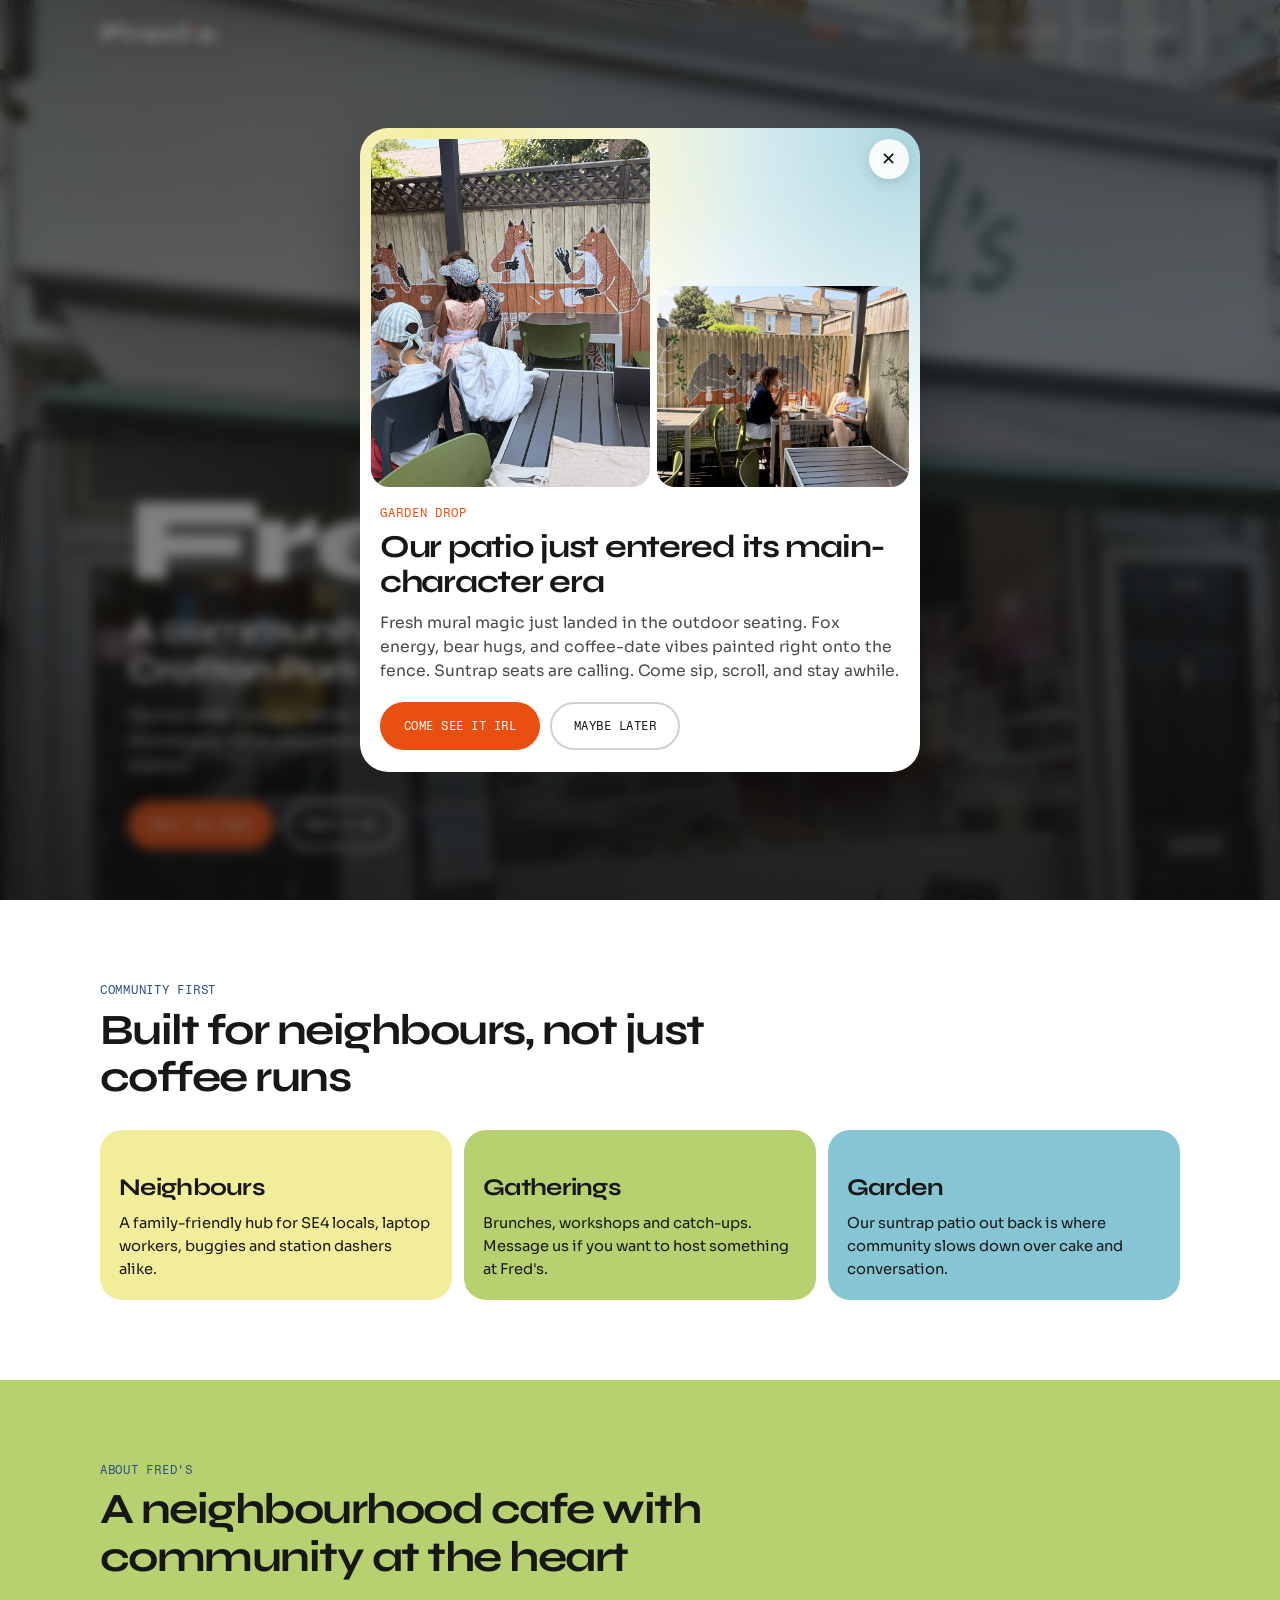
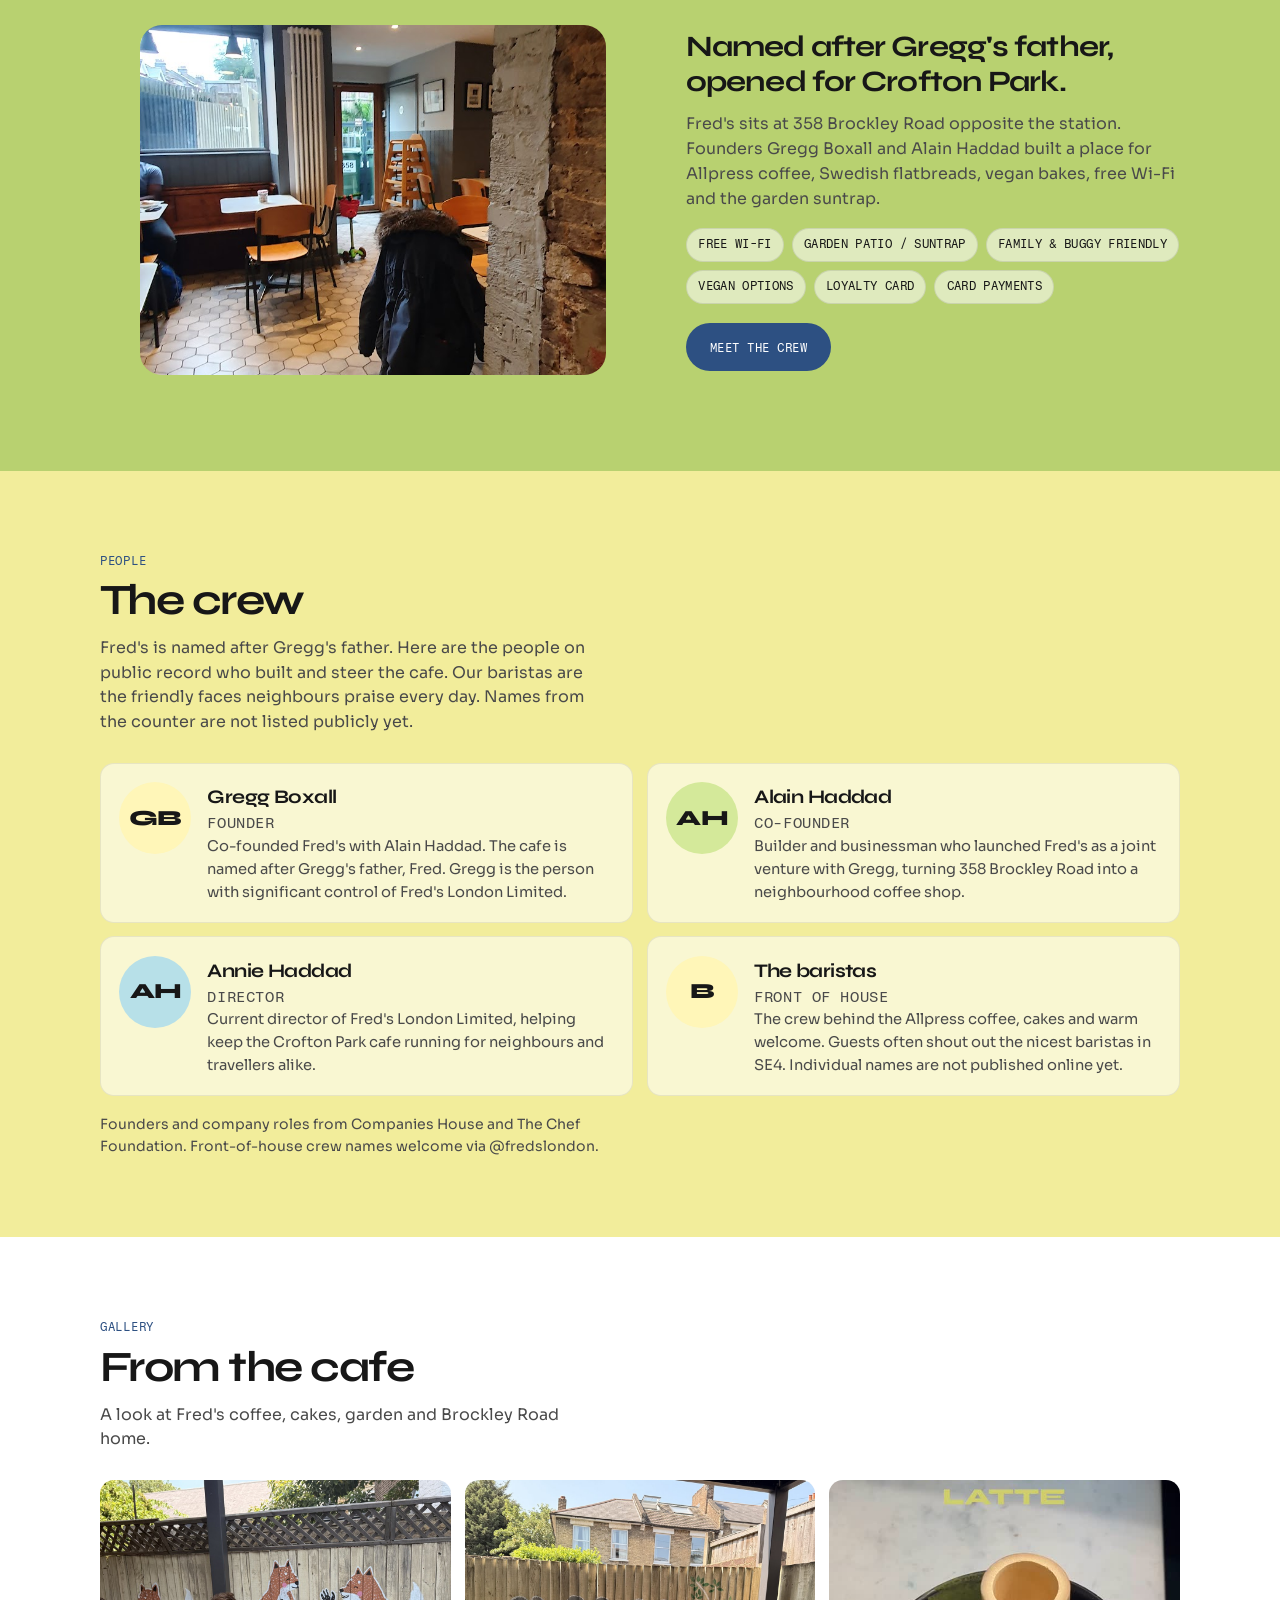
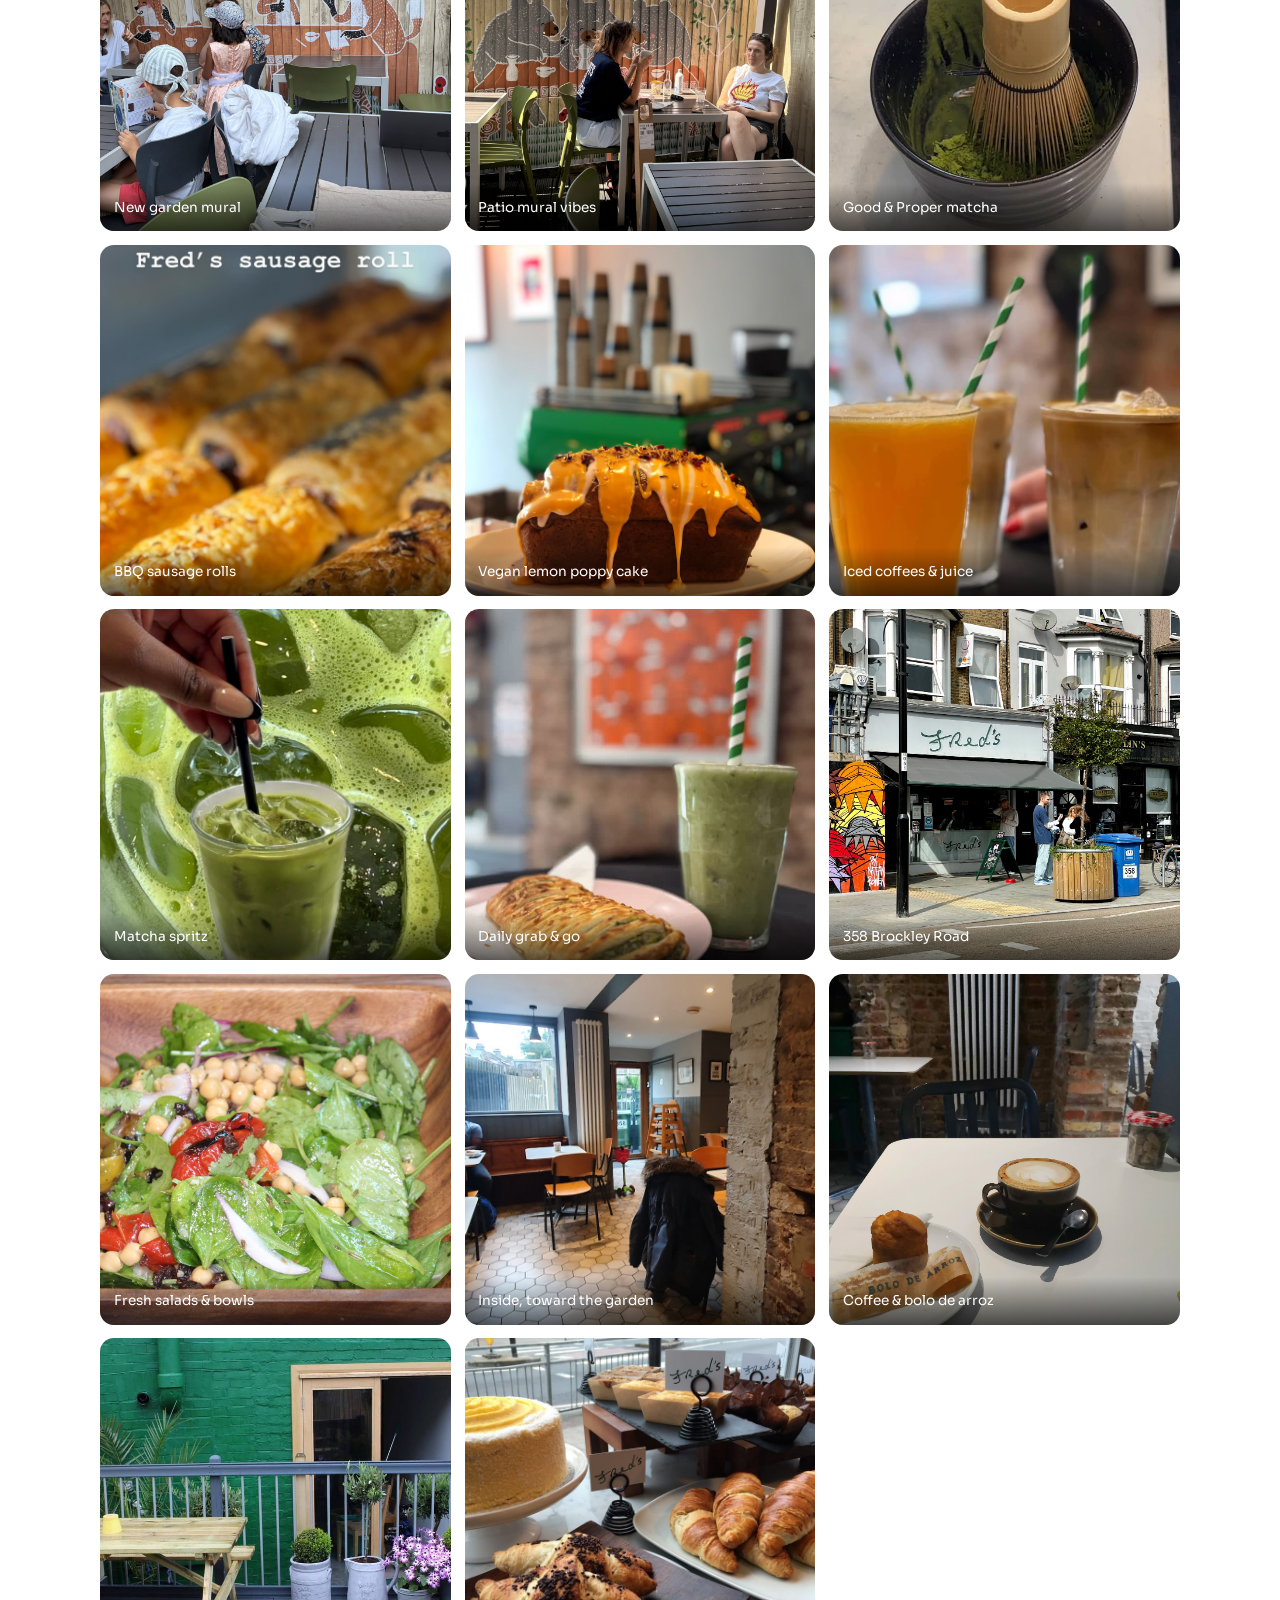
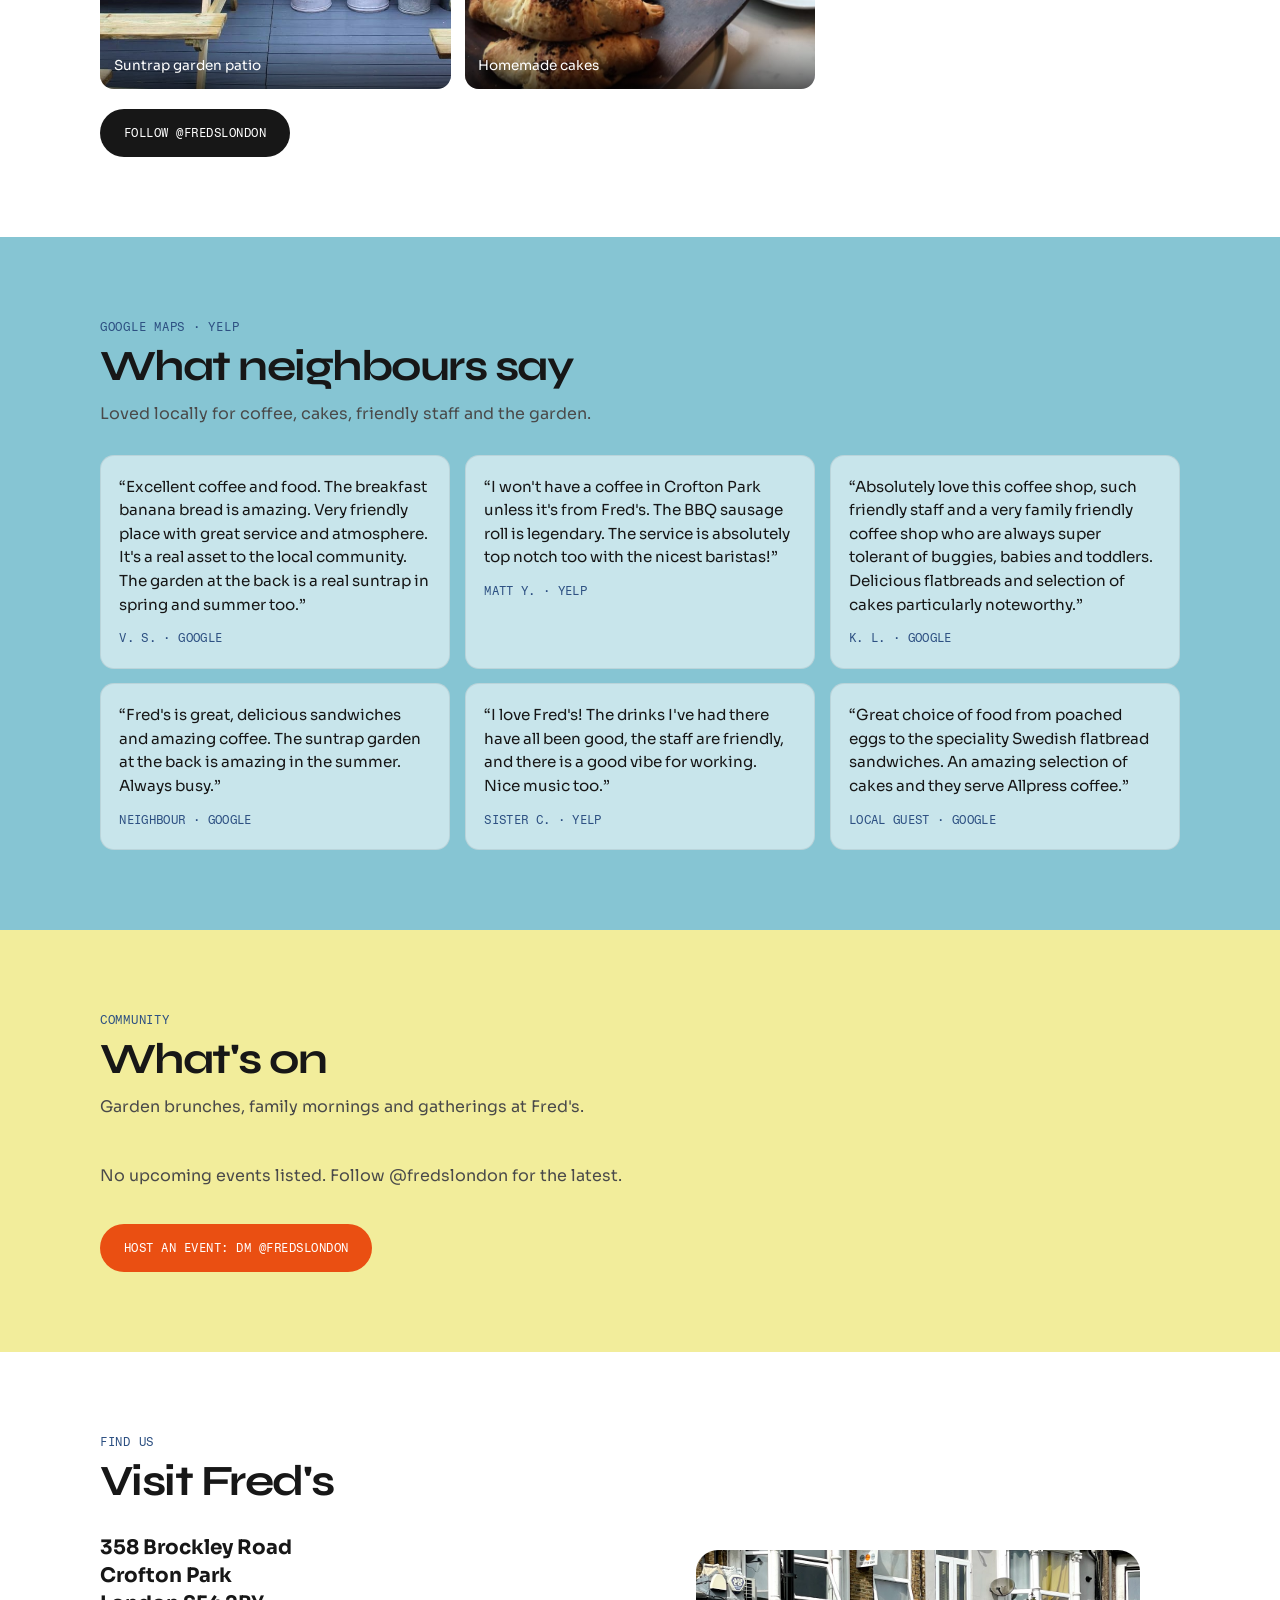
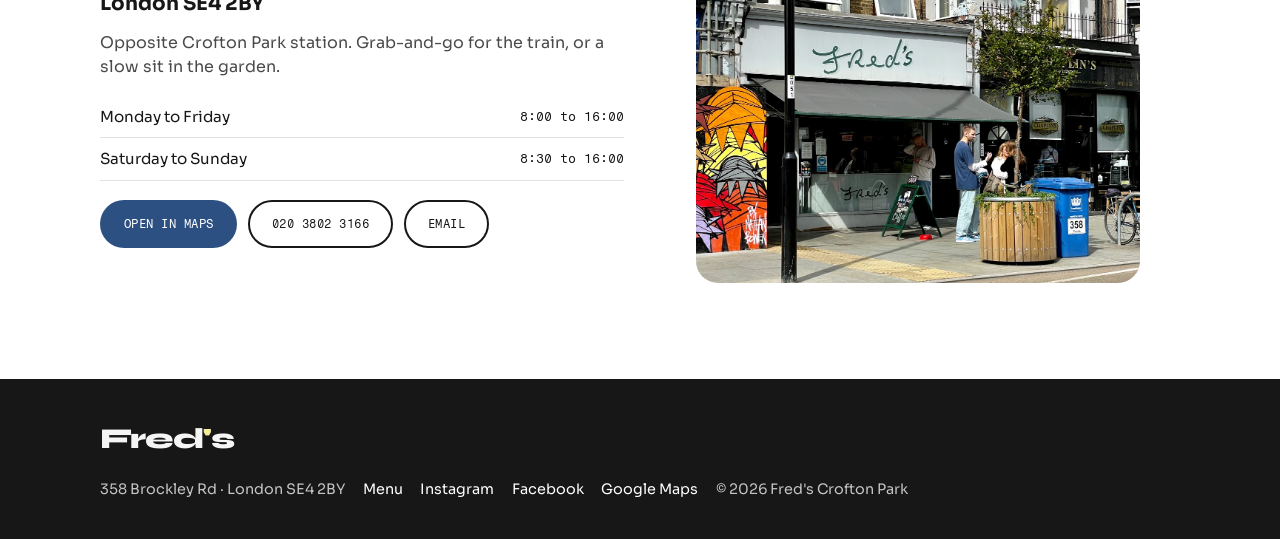
==== index.html @ c2f57bfe "Publish Fred's Cafe static site to main Import the clean freds-site-export package (HTML/CSS/JS/data" ====
<!DOCTYPE html>
<html lang="en">
<head>
  <meta charset="UTF-8">
  <meta name="viewport" content="width=device-width, initial-scale=1.0, viewport-fit=cover">
  <title>Fred's Community Cafe in Crofton Park, London</title>
  <meta name="description" content="Fred's cafe at 358 Brockley Road, Crofton Park. Allpress coffee, homemade cakes, suntrap garden patio and neighbourhood gatherings opposite Crofton Park station.">
  <meta property="og:title" content="Fred's Community Cafe in Crofton Park">
  <meta property="og:description" content="Allpress coffee, homemade cakes, suntrap garden and neighbourhood events opposite Crofton Park station.">
  <meta property="og:image" content="images/freds/storefront-cover.jpg">
  <meta property="og:type" content="website">
  <link rel="preconnect" href="https://fonts.googleapis.com">
  <link rel="preconnect" href="https://fonts.gstatic.com" crossorigin>
  <link href="https://fonts.googleapis.com/css2?family=Fragment+Mono&family=Sora:wght@400;500;600&family=Syne:wght@700;800&display=swap" rel="stylesheet">
  <link rel="stylesheet" href="css/freds.css?v=20260719a">
  <link rel="icon" href="data:image/svg+xml,<svg xmlns='http://www.w3.org/2000/svg' viewBox='0 0 100 100'><rect fill='%23b8d170' width='100' height='100' rx='22'/><text x='50' y='66' text-anchor='middle' font-size='52' fill='%23171417' font-family='Georgia' font-weight='700'>F</text></svg>">
</head>
<body class="home">
  <header class="site-header" id="nav">
    <div class="nav-inner">
      <a href="#top" class="nav-mark" aria-label="Fred's home">Fred<span>'</span>s</a>
      <nav class="site-nav" id="navLinks" aria-label="Primary">
        <a href="#top" aria-current="page">Home</a>
        <a href="#about">About</a>
        <a href="#crew">Crew</a>
        <a href="menu.html">Menu</a>
        <a href="#gallery">Gallery</a>
        <a href="#events">Events</a>
        <a href="#visit">Visit</a>
      </nav>
      <button class="nav-toggle" id="navToggle" type="button" aria-label="Open menu" aria-expanded="false">
        <span></span><span></span><span></span>
      </button>
    </div>
  </header>

  <main id="top">
    <section class="hero" aria-label="Fred's cafe">
      <div class="hero__media">
        <img
          src="images/freds/storefront-cover.jpg"
          alt="Fred's green script fascia sign above the awning at 358 Brockley Road"
          width="1600"
          height="1372"
          fetchpriority="high"
        >
      </div>
      <div class="hero__shade" aria-hidden="true"></div>
      <div class="hero__inner">
        <p class="hero__brand">Fred<span>'</span>s</p>
        <h1 class="hero__title">A community cafe for Crofton Park</h1>
        <p class="hero__lead">
          Named after Gregg's father, Fred. Allpress coffee, homemade bakes and a suntrap garden opposite the station.
        </p>
        <div class="hero__cta">
          <a class="btn btn--orange" href="#crew">Meet the crew</a>
          <a class="btn btn--ghost" href="#events">What's on</a>
        </div>
      </div>
    </section>

    <section class="band band--white" aria-label="Community pathways">
      <div class="band__inner">
        <header class="band__head">
          <p class="eyebrow">Community first</p>
          <h2>Built for neighbours, not just coffee runs</h2>
        </header>
        <div class="palette-row reveal">
          <article>
            <h3>Neighbours</h3>
            <p>A family-friendly hub for SE4 locals, laptop workers, buggies and station dashers alike.</p>
          </article>
          <article>
            <h3>Gatherings</h3>
            <p>Brunches, workshops and catch-ups. Message us if you want to host something at Fred's.</p>
          </article>
          <article>
            <h3>Garden</h3>
            <p>Our suntrap patio out back is where community slows down over cake and conversation.</p>
          </article>
        </div>
      </div>
    </section>

    <section class="band band--lime" id="about">
      <div class="band__inner">
        <header class="band__head">
          <p class="eyebrow">About Fred's</p>
          <h2>A neighbourhood cafe with community at the heart</h2>
        </header>
        <div class="split">
          <figure class="split__photo reveal">
            <img src="images/freds/gallery/maps-03.jpg" alt="Inside Fred's looking toward the garden door" width="1200" height="900" loading="lazy">
          </figure>
          <div class="split__copy reveal">
            <h3>Named after Gregg's father, opened for Crofton Park.</h3>
            <p>
              Fred's sits at 358 Brockley Road opposite the station. Founders Gregg Boxall and Alain Haddad
              built a place for Allpress coffee, Swedish flatbreads, vegan bakes, free Wi-Fi and the garden suntrap.
            </p>
            <div class="chip-row" id="amenityChips"></div>
            <a class="btn btn--navy" href="#crew">Meet the crew</a>
          </div>
        </div>
      </div>
    </section>

    <section class="band band--yellow" id="crew">
      <div class="band__inner">
        <header class="band__head">
          <p class="eyebrow">People</p>
          <h2 id="crewHeading">The crew</h2>
          <p class="band__lead" id="crewLead">The people behind Fred's, from founders to the baristas neighbours love.</p>
        </header>
        <div class="crew-grid" id="crewGrid"></div>
        <p class="crew-note" id="crewNote"></p>
      </div>
    </section>

    <section class="band band--white" id="gallery">
      <div class="band__inner">
        <header class="band__head">
          <p class="eyebrow">Gallery</p>
          <h2>From the cafe</h2>
          <p class="band__lead">A look at Fred's coffee, cakes, garden and Brockley Road home.</p>
        </header>
        <div class="gallery-grid" id="galleryGrid"></div>
        <p style="margin:1.2rem 0 0">
          <a class="btn btn--ink" href="https://www.instagram.com/fredslondon/" target="_blank" rel="noopener noreferrer">Follow @fredslondon</a>
        </p>
      </div>
    </section>

    <section class="band band--sky" id="reviews">
      <div class="band__inner">
        <header class="band__head">
          <p class="eyebrow">Google Maps · Yelp</p>
          <h2>What neighbours say</h2>
          <p class="band__lead">Loved locally for coffee, cakes, friendly staff and the garden.</p>
        </header>
        <div class="review-grid" id="reviewGrid"></div>
      </div>
    </section>

    <section class="band band--yellow" id="events">
      <div class="band__inner">
        <header class="band__head">
          <p class="eyebrow">Community</p>
          <h2>What's on</h2>
          <p class="band__lead">Garden brunches, family mornings and gatherings at Fred's.</p>
        </header>
        <div class="events-board" id="eventsBoard" aria-live="polite"></div>
        <p style="margin:1.2rem 0 0">
          <a class="btn btn--orange" id="eventsCta" href="https://www.instagram.com/fredslondon/" target="_blank" rel="noopener noreferrer">
            Message @fredslondon
          </a>
        </p>
      </div>
    </section>

    <section class="band band--white" id="visit">
      <div class="band__inner">
        <header class="band__head">
          <p class="eyebrow">Find us</p>
          <h2>Visit Fred's</h2>
        </header>
        <div class="visit-grid">
          <div class="reveal">
            <p style="margin:0;font-size:1.25rem;font-weight:700;line-height:1.4">
              358 Brockley Road<br>Crofton Park<br>London SE4 2BY
            </p>
            <p style="margin:0.8rem 0 0;color:var(--muted)">
              Opposite Crofton Park station. Grab-and-go for the train, or a slow sit in the garden.
            </p>
            <table class="hours-table" id="hoursTable">
              <tbody>
                <tr><td>Monday to Friday</td><td>8:00 to 16:00</td></tr>
                <tr><td>Saturday to Sunday</td><td>8:30 to 16:00</td></tr>
              </tbody>
            </table>
            <div class="visit-actions">
              <a class="btn btn--navy" href="https://maps.app.goo.gl/69mfUyRDchGWMNWY8" target="_blank" rel="noopener noreferrer">Open in Maps</a>
              <a class="btn btn--ghost" href="tel:+442038023166">020 3802 3166</a>
              <a class="btn btn--ghost" href="mailto:info@fredslondon.com">Email</a>
            </div>
          </div>
          <figure class="visit-photo reveal">
            <img src="images/freds/gallery/maps-01.jpg" alt="Fred's storefront on Brockley Road with Allpress A-frame sign" width="1200" height="1600" loading="lazy">
          </figure>
        </div>
      </div>
    </section>
  </main>

  <footer class="site-footer">
    <div class="site-footer__inner">
      <div class="brand">Fred<span>'</span>s</div>
      <div class="site-footer__meta">
        <span>358 Brockley Rd · London SE4 2BY</span>
        <a href="menu.html">Menu</a>
        <a href="https://www.instagram.com/fredslondon/" target="_blank" rel="noopener noreferrer">Instagram</a>
        <a href="https://www.facebook.com/FredsSe4" target="_blank" rel="noopener noreferrer">Facebook</a>
        <a href="https://maps.app.goo.gl/69mfUyRDchGWMNWY8" target="_blank" rel="noopener noreferrer">Google Maps</a>
        <span>© <span id="year"></span> Fred's Crofton Park</span>
      </div>
    </div>
  </footer>

  <div class="announce" id="announceModal" hidden>
    <div class="announce__backdrop" data-announce-close tabindex="-1"></div>
    <div class="announce__panel" role="dialog" aria-modal="true" aria-labelledby="announceTitle">
      <button class="announce__close" type="button" data-announce-close aria-label="Close announcement">✕</button>
      <div class="announce__media" id="announceMedia"></div>
      <div class="announce__copy">
        <p class="announce__eyebrow" id="announceEyebrow"></p>
        <h2 class="announce__title" id="announceTitle"></h2>
        <p class="announce__body" id="announceBody"></p>
        <div class="announce__actions">
          <a class="btn btn--orange" id="announceCta" href="#visit">Come see it IRL</a>
          <button class="btn btn--ghost announce__later" type="button" data-announce-close id="announceLater">Maybe later</button>
        </div>
      </div>
    </div>
  </div>

  <script src="js/freds.js"></script>
</body>
</html>
---- css/freds.css ----
:root {
  --bg: #ffffff;
  --ink: #171717;
  --muted: #4a4a4a;
  --line: rgba(23, 23, 23, 0.12);
  --yellow: #f2ed9b;
  --lime: #b8d170;
  --sky: #86c5d3;
  --orange: #ea4f12;
  --navy: #2d5082;
  --forest: #1f4d3a;
  --max: 1080px;
  --pad: clamp(1rem, 3vw, 1.75rem);
  --radius: 22px;
  --radius-sm: 14px;
}

*,
*::before,
*::after {
  box-sizing: border-box;
}

html {
  scroll-behavior: smooth;
}

body {
  margin: 0;
  font-family: "Sora", "Fragment Mono", sans-serif;
  color: var(--ink);
  background: var(--bg);
  line-height: 1.55;
  -webkit-font-smoothing: antialiased;
}

img {
  max-width: 100%;
  display: block;
}

a {
  color: inherit;
}

.mono {
  font-family: "Fragment Mono", ui-monospace, monospace;
}

/* =========================
   NAV
   ========================= */
.site-header {
  position: absolute;
  top: 0;
  left: 0;
  right: 0;
  z-index: 40;
  padding: 0.85rem var(--pad);
}

.site-header.is-solid {
  position: sticky;
  background: rgba(255, 255, 255, 0.92);
  backdrop-filter: blur(10px);
  border-bottom: 1px solid var(--line);
}

.nav-inner {
  max-width: var(--max);
  margin: 0 auto;
  display: flex;
  align-items: center;
  justify-content: space-between;
  gap: 1rem;
}

.nav-mark {
  font-family: "Syne", "Sora", sans-serif;
  font-weight: 800;
  font-size: 1.55rem;
  letter-spacing: -0.03em;
  text-decoration: none;
  color: #fff;
  text-shadow: 0 2px 18px rgba(0, 0, 0, 0.35);
}

.site-header.is-solid .nav-mark,
body:not(.home) .nav-mark {
  color: var(--ink);
  text-shadow: none;
}

.nav-mark span {
  color: var(--orange);
}

.site-nav {
  display: flex;
  align-items: center;
  gap: 1.1rem;
}

.site-nav a {
  font-family: "Fragment Mono", monospace;
  font-size: 0.78rem;
  letter-spacing: 0.04em;
  text-transform: uppercase;
  text-decoration: none;
  color: rgba(255, 255, 255, 0.92);
}

.site-header.is-solid .site-nav a,
body:not(.home) .site-nav a {
  color: var(--ink);
}

.site-nav a:hover,
.site-nav a[aria-current="page"] {
  color: var(--orange);
}

.site-header.is-solid .site-nav a:hover,
.site-header.is-solid .site-nav a[aria-current="page"],
body:not(.home) .site-nav a:hover,
body:not(.home) .site-nav a[aria-current="page"] {
  color: var(--navy);
}

.nav-toggle {
  display: none;
  width: 44px;
  height: 44px;
  border: 0;
  background: transparent;
  cursor: pointer;
  padding: 0;
  flex-direction: column;
  justify-content: center;
  align-items: flex-end;
  gap: 6px;
}

.nav-toggle span {
  display: block;
  width: 26px;
  height: 2px;
  background: #fff;
  border-radius: 2px;
}

.site-header.is-solid .nav-toggle span,
body:not(.home) .nav-toggle span {
  background: var(--ink);
}

@media (max-width: 820px) {
  .site-nav {
    display: none;
  }

  .site-nav.is-open {
    display: flex;
    position: fixed;
    inset: 0;
    z-index: 50;
    background: var(--yellow);
    flex-direction: column;
    justify-content: center;
    align-items: center;
    gap: 1.4rem;
  }

  .site-nav.is-open a {
    color: var(--ink);
    font-size: 1.15rem;
  }

  .nav-toggle {
    display: inline-flex;
    position: relative;
    z-index: 60;
  }

  body.nav-open {
    overflow: hidden;
  }
}

/* =========================
   BUTTONS
   ========================= */
.btn {
  display: inline-flex;
  align-items: center;
  justify-content: center;
  gap: 0.4rem;
  min-height: 48px;
  padding: 0.75rem 1.35rem;
  border-radius: 999px;
  border: 2px solid transparent;
  text-decoration: none;
  font-family: "Fragment Mono", monospace;
  font-size: 0.78rem;
  letter-spacing: 0.04em;
  text-transform: uppercase;
  font-weight: 400;
  transition: transform 0.18s ease, background 0.18s ease, color 0.18s ease;
}

.btn:hover {
  transform: translateY(-2px);
}

.btn--orange {
  background: var(--orange);
  color: #fff;
}

.btn--navy {
  background: var(--navy);
  color: #fff;
}

.btn--ink {
  background: var(--ink);
  color: #fff;
}

.btn--ghost {
  background: transparent;
  border-color: currentColor;
  color: inherit;
}

/* =========================
   HERO
   ========================= */
.hero {
  position: relative;
  min-height: 100svh;
  display: grid;
  align-items: end;
  color: #fff;
  overflow: hidden;
}

.hero__media {
  position: absolute;
  inset: 0;
}

.hero__media img {
  width: 100%;
  height: 100%;
  object-fit: cover;
  object-position: 50% 32%;
  transform: scale(1.02);
  animation: heroZoom 12s ease-out both;
}

.hero__shade {
  position: absolute;
  inset: 0;
  background:
    linear-gradient(180deg, rgba(0, 0, 0, 0.35) 0%, rgba(0, 0, 0, 0.22) 38%, rgba(0, 0, 0, 0.72) 100%),
    radial-gradient(circle at 18% 18%, rgba(242, 237, 155, 0.2), transparent 42%),
    radial-gradient(circle at 82% 28%, rgba(134, 197, 211, 0.18), transparent 44%);
}

.hero__inner {
  position: relative;
  z-index: 1;
  max-width: var(--max);
  width: 100%;
  margin: 0 auto;
  padding: 7rem var(--pad) 3.2rem;
}

.hero__brand {
  margin: 0;
  font-family: "Syne", "Sora", sans-serif;
  font-size: clamp(4.2rem, 14vw, 7.5rem);
  line-height: 0.9;
  letter-spacing: -0.05em;
  font-weight: 800;
  animation: riseIn 0.8s ease both;
}

.hero__brand span {
  color: var(--yellow);
}

.hero__title {
  margin: 1rem 0 0.75rem;
  max-width: 16ch;
  font-family: "Syne", "Sora", sans-serif;
  font-size: clamp(1.45rem, 3.4vw, 2.2rem);
  line-height: 1.15;
  letter-spacing: -0.03em;
  font-weight: 700;
  animation: riseIn 0.8s ease 0.08s both;
}

.hero__lead {
  margin: 0;
  max-width: 36ch;
  font-size: 1.02rem;
  color: rgba(255, 255, 255, 0.9);
  animation: riseIn 0.8s ease 0.16s both;
}

.hero__cta {
  margin-top: 1.4rem;
  display: flex;
  flex-wrap: wrap;
  gap: 0.75rem;
  animation: riseIn 0.8s ease 0.24s both;
}

@keyframes heroZoom {
  from {
    transform: scale(1.08);
  }
  to {
    transform: scale(1.02);
  }
}

@keyframes riseIn {
  from {
    opacity: 0;
    transform: translateY(18px);
  }
  to {
    opacity: 1;
    transform: none;
  }
}

/* =========================
   SECTIONS
   ========================= */
.band {
  padding: clamp(3rem, 7vw, 5rem) var(--pad);
}

.band--yellow {
  background: var(--yellow);
}

.band--lime {
  background: var(--lime);
}

.band--sky {
  background: var(--sky);
}

.band--white {
  background: var(--bg);
}

.band__inner {
  max-width: var(--max);
  margin: 0 auto;
}

.band__head {
  margin-bottom: 1.75rem;
  max-width: 40rem;
}

.eyebrow {
  margin: 0 0 0.45rem;
  font-family: "Fragment Mono", monospace;
  font-size: 0.78rem;
  letter-spacing: 0.06em;
  text-transform: uppercase;
  color: var(--navy);
}

.band h2 {
  margin: 0;
  font-family: "Syne", "Sora", sans-serif;
  font-size: clamp(1.8rem, 4vw, 2.7rem);
  letter-spacing: -0.035em;
  line-height: 1.1;
}

.band__lead {
  margin: 0.7rem 0 0;
  color: var(--muted);
  max-width: 42ch;
}

.palette-row {
  display: grid;
  grid-template-columns: repeat(3, 1fr);
  gap: 0.75rem;
}

.palette-row article {
  min-height: 170px;
  border-radius: var(--radius);
  padding: 1.2rem;
  display: flex;
  flex-direction: column;
  justify-content: flex-end;
}

/* Crew */
.crew-grid {
  display: grid;
  gap: 0.85rem;
}

@media (min-width: 800px) {
  .crew-grid {
    grid-template-columns: repeat(2, minmax(0, 1fr));
  }
}

.crew-card {
  display: grid;
  grid-template-columns: 72px 1fr;
  gap: 1rem;
  padding: 1.15rem;
  border-radius: var(--radius-sm);
  background: rgba(255, 255, 255, 0.55);
  border: 1px solid rgba(23, 23, 23, 0.08);
}

.crew-avatar {
  width: 72px;
  height: 72px;
  border-radius: 50%;
  display: grid;
  place-items: center;
  font-family: "Syne", sans-serif;
  font-weight: 800;
  font-size: 1.35rem;
  letter-spacing: -0.03em;
  color: var(--ink);
}

.crew-avatar--yellow {
  background: #fff6b8;
}

.crew-avatar--lime {
  background: #d4e99a;
}

.crew-avatar--sky {
  background: #b7e0e8;
}

.crew-card h3 {
  margin: 0;
  font-family: "Syne", sans-serif;
  font-size: 1.2rem;
  letter-spacing: -0.03em;
}

.crew-role {
  margin: 0.2rem 0 0.45rem;
  font-family: "Fragment Mono", monospace;
  font-size: 0.72rem;
  letter-spacing: 0.04em;
  text-transform: uppercase;
  color: var(--navy);
}

.crew-card p {
  margin: 0;
  font-size: 0.92rem;
  color: var(--muted);
}

.crew-note {
  margin: 1.1rem 0 0;
  font-size: 0.88rem;
  color: var(--muted);
  max-width: 52ch;
}

.palette-row h3 {
  margin: 0;
  font-family: "Syne", sans-serif;
  font-size: 1.5rem;
  letter-spacing: -0.03em;
}

.palette-row p {
  margin: 0.35rem 0 0;
  font-size: 0.92rem;
}

.palette-row article:nth-child(1) {
  background: var(--yellow);
}

.palette-row article:nth-child(2) {
  background: var(--lime);
}

.palette-row article:nth-child(3) {
  background: var(--sky);
}

@media (max-width: 700px) {
  .palette-row {
    grid-template-columns: 1fr;
  }
}

.split {
  display: grid;
  gap: 1.5rem;
  align-items: center;
}

@media (min-width: 860px) {
  .split {
    grid-template-columns: 1.05fr 0.95fr;
    gap: 2.5rem;
  }
}

.split__photo {
  border-radius: var(--radius);
  overflow: hidden;
  aspect-ratio: 4 / 3;
}

.split__photo img {
  width: 100%;
  height: 100%;
  object-fit: cover;
}

.split__copy h3 {
  margin: 0 0 0.8rem;
  font-family: "Syne", sans-serif;
  font-size: clamp(1.35rem, 2.8vw, 1.85rem);
  letter-spacing: -0.03em;
  line-height: 1.2;
}

.split__copy p {
  margin: 0 0 1rem;
  color: var(--muted);
}

.chip-row {
  display: flex;
  flex-wrap: wrap;
  gap: 0.5rem;
  margin: 0 0 1.2rem;
}

.chip {
  font-family: "Fragment Mono", monospace;
  font-size: 0.72rem;
  letter-spacing: 0.03em;
  text-transform: uppercase;
  padding: 0.45rem 0.7rem;
  border-radius: 999px;
  background: rgba(255, 255, 255, 0.55);
  border: 1px solid rgba(23, 23, 23, 0.1);
}

/* Gallery */
.gallery-grid {
  display: grid;
  grid-template-columns: repeat(2, minmax(0, 1fr));
  gap: 0.85rem;
}

@media (min-width: 800px) {
  .gallery-grid {
    grid-template-columns: repeat(3, minmax(0, 1fr));
  }
}

.gallery-item {
  position: relative;
  display: block;
  margin: 0;
  border-radius: var(--radius-sm);
  overflow: hidden;
  aspect-ratio: 1 / 1;
  background: #ececec;
}

.gallery-item img {
  width: 100%;
  height: 100%;
  object-fit: cover;
  transition: transform 0.45s ease;
}

.gallery-item:hover img {
  transform: scale(1.04);
}

.gallery-item figcaption {
  position: absolute;
  left: 0;
  right: 0;
  bottom: 0;
  padding: 0.85rem;
  background: linear-gradient(180deg, transparent, rgba(0, 0, 0, 0.62));
  color: #fff;
  font-size: 0.85rem;
}

/* Reviews */
.review-grid {
  display: grid;
  gap: 0.9rem;
}

@media (min-width: 800px) {
  .review-grid {
    grid-template-columns: repeat(3, 1fr);
  }
}

.review {
  padding: 1.2rem 1.15rem;
  border-radius: var(--radius-sm);
  background: rgba(255, 255, 255, 0.55);
  border: 1px solid rgba(23, 23, 23, 0.08);
}

.review p {
  margin: 0;
  font-size: 0.95rem;
}

.review footer {
  margin-top: 0.9rem;
  font-family: "Fragment Mono", monospace;
  font-size: 0.72rem;
  letter-spacing: 0.03em;
  text-transform: uppercase;
  color: var(--navy);
}

/* Events */
.events-board {
  display: grid;
  gap: 0.8rem;
}

.event-row {
  display: grid;
  grid-template-columns: 72px 1fr;
  gap: 1rem;
  padding: 1rem;
  border-radius: var(--radius-sm);
  background: rgba(255, 255, 255, 0.55);
  border: 1px solid rgba(23, 23, 23, 0.08);
}

@media (min-width: 800px) {
  .event-row {
    grid-template-columns: 80px 1fr auto;
    align-items: center;
  }
}

.event-date .day {
  display: block;
  font-family: "Syne", sans-serif;
  font-size: 1.8rem;
  font-weight: 800;
  line-height: 1;
  color: var(--orange);
}

.event-date .month {
  font-family: "Fragment Mono", monospace;
  font-size: 0.72rem;
  letter-spacing: 0.05em;
  text-transform: uppercase;
}

.event-body h3 {
  margin: 0 0 0.3rem;
  font-size: 1.05rem;
}

.event-body p {
  margin: 0;
  color: var(--muted);
  font-size: 0.92rem;
}

.event-side {
  font-family: "Fragment Mono", monospace;
  font-size: 0.75rem;
  letter-spacing: 0.03em;
  text-transform: uppercase;
}

.event-empty {
  color: var(--muted);
}

/* Visit */
.visit-grid {
  display: grid;
  gap: 1.5rem;
}

@media (min-width: 860px) {
  .visit-grid {
    grid-template-columns: 1fr 1fr;
    gap: 2rem;
  }
}

.hours-table {
  width: 100%;
  border-collapse: collapse;
  margin: 1rem 0 1.2rem;
}

.hours-table td {
  padding: 0.55rem 0;
  border-bottom: 1px solid var(--line);
  font-size: 0.95rem;
}

.hours-table td:last-child {
  text-align: right;
  font-family: "Fragment Mono", monospace;
  font-size: 0.82rem;
}

.visit-actions {
  display: flex;
  flex-wrap: wrap;
  gap: 0.7rem;
}

.visit-photo {
  border-radius: var(--radius);
  overflow: hidden;
  aspect-ratio: 4 / 3;
}

.visit-photo img {
  width: 100%;
  height: 100%;
  object-fit: cover;
}

/* =========================
   MENU PAGE
   ========================= */
.page-hero {
  padding: 7.5rem var(--pad) 2.5rem;
  background:
    radial-gradient(circle at 15% 20%, rgba(242, 237, 155, 0.9), transparent 42%),
    radial-gradient(circle at 85% 10%, rgba(134, 197, 211, 0.75), transparent 40%),
    linear-gradient(180deg, #fff 0%, var(--lime) 160%);
}

.page-hero__inner {
  max-width: var(--max);
  margin: 0 auto;
}

.page-hero h1 {
  margin: 0;
  font-family: "Syne", sans-serif;
  font-size: clamp(2.8rem, 8vw, 4.5rem);
  letter-spacing: -0.05em;
  line-height: 0.95;
}

.page-hero p {
  margin: 0.85rem 0 0;
  max-width: 42ch;
  color: var(--muted);
}

.menu-page {
  padding: 1.5rem var(--pad) 4rem;
}

.menu-page__inner {
  max-width: var(--max);
  margin: 0 auto;
}

.menu-source {
  margin: 0 0 1.4rem;
  color: var(--muted);
  font-size: 0.95rem;
}

.menu-section {
  margin: 0 0 1rem;
  padding: 1.35rem 1.1rem 1.2rem;
  border-radius: var(--radius);
}

.menu-section--yellow {
  background: var(--yellow);
}

.menu-section--lime {
  background: var(--lime);
}

.menu-section--sky {
  background: var(--sky);
}

.menu-section h2 {
  margin: 0;
  font-family: "Syne", sans-serif;
  font-size: 1.45rem;
  letter-spacing: -0.03em;
}

.menu-grid {
  margin-top: 1rem;
  display: grid;
  grid-template-columns: repeat(2, minmax(0, 1fr));
  gap: 0.8rem;
}

@media (min-width: 800px) {
  .menu-grid {
    grid-template-columns: repeat(3, minmax(0, 1fr));
  }
}

.menu-item {
  text-align: left;
}

.menu-img {
  border-radius: var(--radius-sm);
  overflow: hidden;
  aspect-ratio: 5 / 4;
  background: rgba(255, 255, 255, 0.45);
}

.menu-img img {
  width: 100%;
  height: 100%;
  object-fit: cover;
}

.menu-name {
  margin-top: 0.55rem;
  font-size: 0.95rem;
  font-weight: 600;
}

.menu-list {
  margin-top: 0.9rem;
}

.menu-row {
  padding: 0.7rem 0;
  border-bottom: 1px solid rgba(23, 23, 23, 0.12);
  font-size: 0.98rem;
}

.menu-row:last-child {
  border-bottom: 0;
}

.menu-featured {
  margin: 0.9rem 0;
  border-radius: var(--radius-sm);
  overflow: hidden;
  aspect-ratio: 16 / 9;
}

.menu-featured img {
  width: 100%;
  height: 100%;
  object-fit: cover;
}

.menu-note {
  margin-top: 1.5rem;
  padding: 1.3rem;
  border-radius: var(--radius);
  background: var(--yellow);
}

.menu-note p {
  margin: 0 0 1rem;
}

.menu-note a {
  color: var(--navy);
}

/* =========================
   ANNOUNCEMENT POPUP
   ========================= */
.announce {
  position: fixed;
  inset: 0;
  z-index: 10000;
  display: grid;
  place-items: center;
  padding: 1rem;
}

.announce[hidden] {
  display: none !important;
}

.announce__backdrop {
  position: absolute;
  inset: 0;
  background: rgba(23, 23, 23, 0.55);
  backdrop-filter: blur(6px);
  animation: announceFade 0.35s ease both;
}

.announce__panel {
  position: relative;
  z-index: 1;
  width: min(560px, 100%);
  max-height: min(92vh, 820px);
  overflow: auto;
  border-radius: 28px;
  background:
    radial-gradient(circle at 12% 0%, rgba(242, 237, 155, 0.95), transparent 42%),
    radial-gradient(circle at 100% 0%, rgba(134, 197, 211, 0.7), transparent 38%),
    #fff;
  box-shadow: 0 24px 60px rgba(0, 0, 0, 0.28);
  animation: announcePop 0.45s cubic-bezier(0.2, 0.9, 0.2, 1.1) both;
}

.announce__close {
  position: absolute;
  top: 0.7rem;
  right: 0.7rem;
  z-index: 2;
  width: 40px;
  height: 40px;
  border: 0;
  border-radius: 999px;
  background: rgba(255, 255, 255, 0.9);
  color: var(--ink);
  font-size: 1.1rem;
  cursor: pointer;
  box-shadow: 0 4px 14px rgba(0, 0, 0, 0.12);
}

.announce__media {
  display: grid;
  grid-template-columns: 1.05fr 0.95fr;
  gap: 0.45rem;
  padding: 0.7rem 0.7rem 0;
}

.announce__media figure {
  margin: 0;
  border-radius: 18px;
  overflow: hidden;
  background: #ececec;
  aspect-ratio: 4 / 5;
}

.announce__media figure:last-child {
  aspect-ratio: 5 / 4;
  align-self: end;
}

.announce__media img {
  width: 100%;
  height: 100%;
  object-fit: cover;
}

.announce__copy {
  padding: 1.1rem 1.25rem 1.35rem;
}

.announce__eyebrow {
  margin: 0 0 0.4rem;
  font-family: "Fragment Mono", monospace;
  font-size: 0.72rem;
  letter-spacing: 0.08em;
  text-transform: uppercase;
  color: var(--orange);
}

.announce__title {
  margin: 0;
  font-family: "Syne", "Sora", sans-serif;
  font-size: clamp(1.55rem, 4vw, 2rem);
  letter-spacing: -0.04em;
  line-height: 1.1;
}

.announce__body {
  margin: 0.7rem 0 0;
  color: var(--muted);
  font-size: 0.98rem;
}

.announce__actions {
  margin-top: 1.15rem;
  display: flex;
  flex-wrap: wrap;
  gap: 0.65rem;
}

.announce__later {
  color: var(--ink);
  border-color: rgba(23, 23, 23, 0.2);
  background: transparent;
  cursor: pointer;
}

@keyframes announceFade {
  from {
    opacity: 0;
  }
  to {
    opacity: 1;
  }
}

@keyframes announcePop {
  from {
    opacity: 0;
    transform: translateY(18px) scale(0.96);
  }
  to {
    opacity: 1;
    transform: none;
  }
}

@media (max-width: 560px) {
  .announce__media {
    grid-template-columns: 1fr 1fr;
  }

  .announce__media figure,
  .announce__media figure:last-child {
    aspect-ratio: 1 / 1;
  }
}

body.announce-open {
  overflow: hidden;
}

@media (prefers-reduced-motion: reduce) {
  .announce__backdrop,
  .announce__panel {
    animation: none;
  }
}

/* =========================
   FOOTER
   ========================= */
.site-footer {
  background: var(--ink);
  color: #f5f5f5;
  padding: 2.4rem var(--pad);
}

.site-footer__inner {
  max-width: var(--max);
  margin: 0 auto;
  display: grid;
  gap: 1rem;
}

.site-footer .brand {
  font-family: "Syne", sans-serif;
  font-size: 1.8rem;
  font-weight: 800;
  letter-spacing: -0.04em;
}

.site-footer .brand span {
  color: var(--yellow);
}

.site-footer__meta {
  display: flex;
  flex-wrap: wrap;
  gap: 0.75rem 1.1rem;
  font-size: 0.9rem;
  color: rgba(245, 245, 245, 0.78);
}

.site-footer__meta a {
  color: #fff;
  text-decoration: none;
}

.site-footer__meta a:hover {
  color: var(--yellow);
}

/* =========================
   REVEAL
   ========================= */
.reveal {
  opacity: 0;
  transform: translateY(16px);
  transition: opacity 0.55s ease, transform 0.55s ease;
}

.reveal.is-in {
  opacity: 1;
  transform: none;
}

@media (prefers-reduced-motion: reduce) {
  .reveal,
  .hero__media img,
  .hero__brand,
  .hero__title,
  .hero__lead,
  .hero__cta,
  .btn,
  .gallery-item img {
    animation: none !important;
    transition: none !important;
    transform: none !important;
    opacity: 1 !important;
  }
}
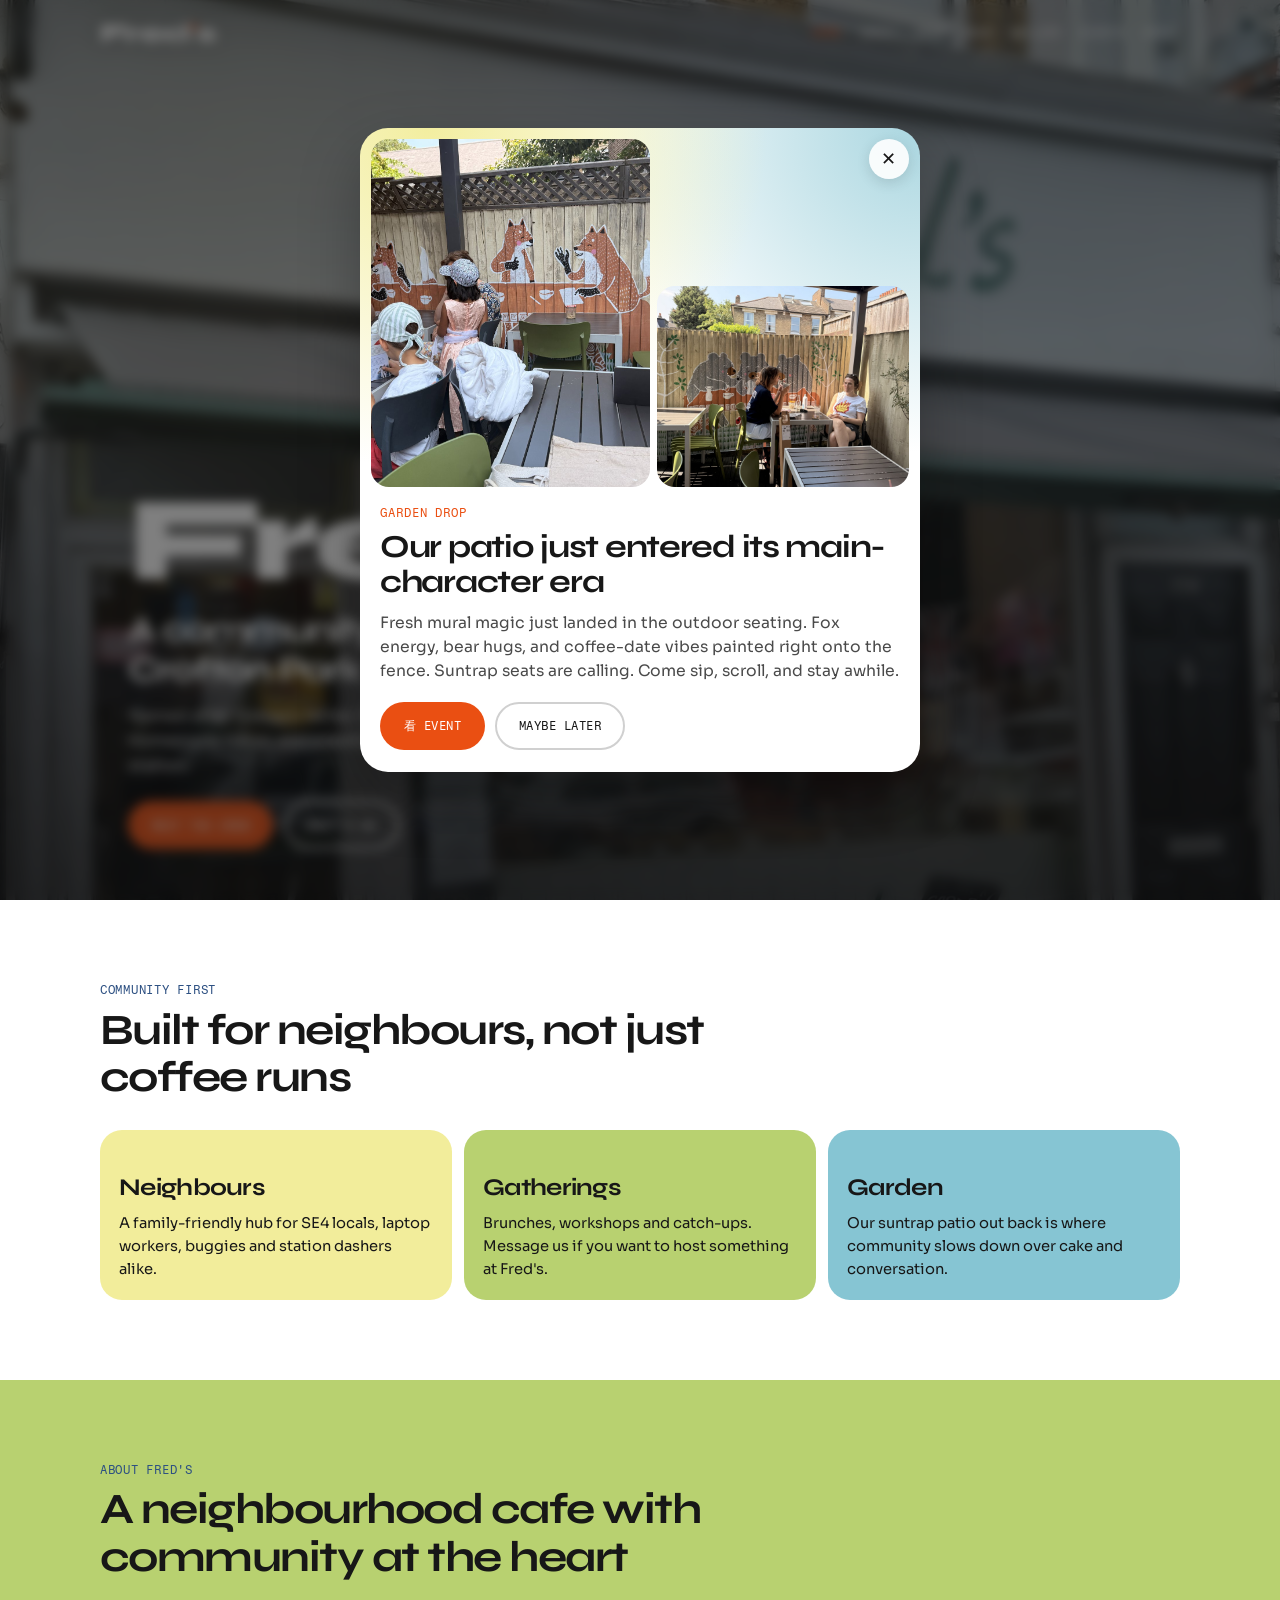
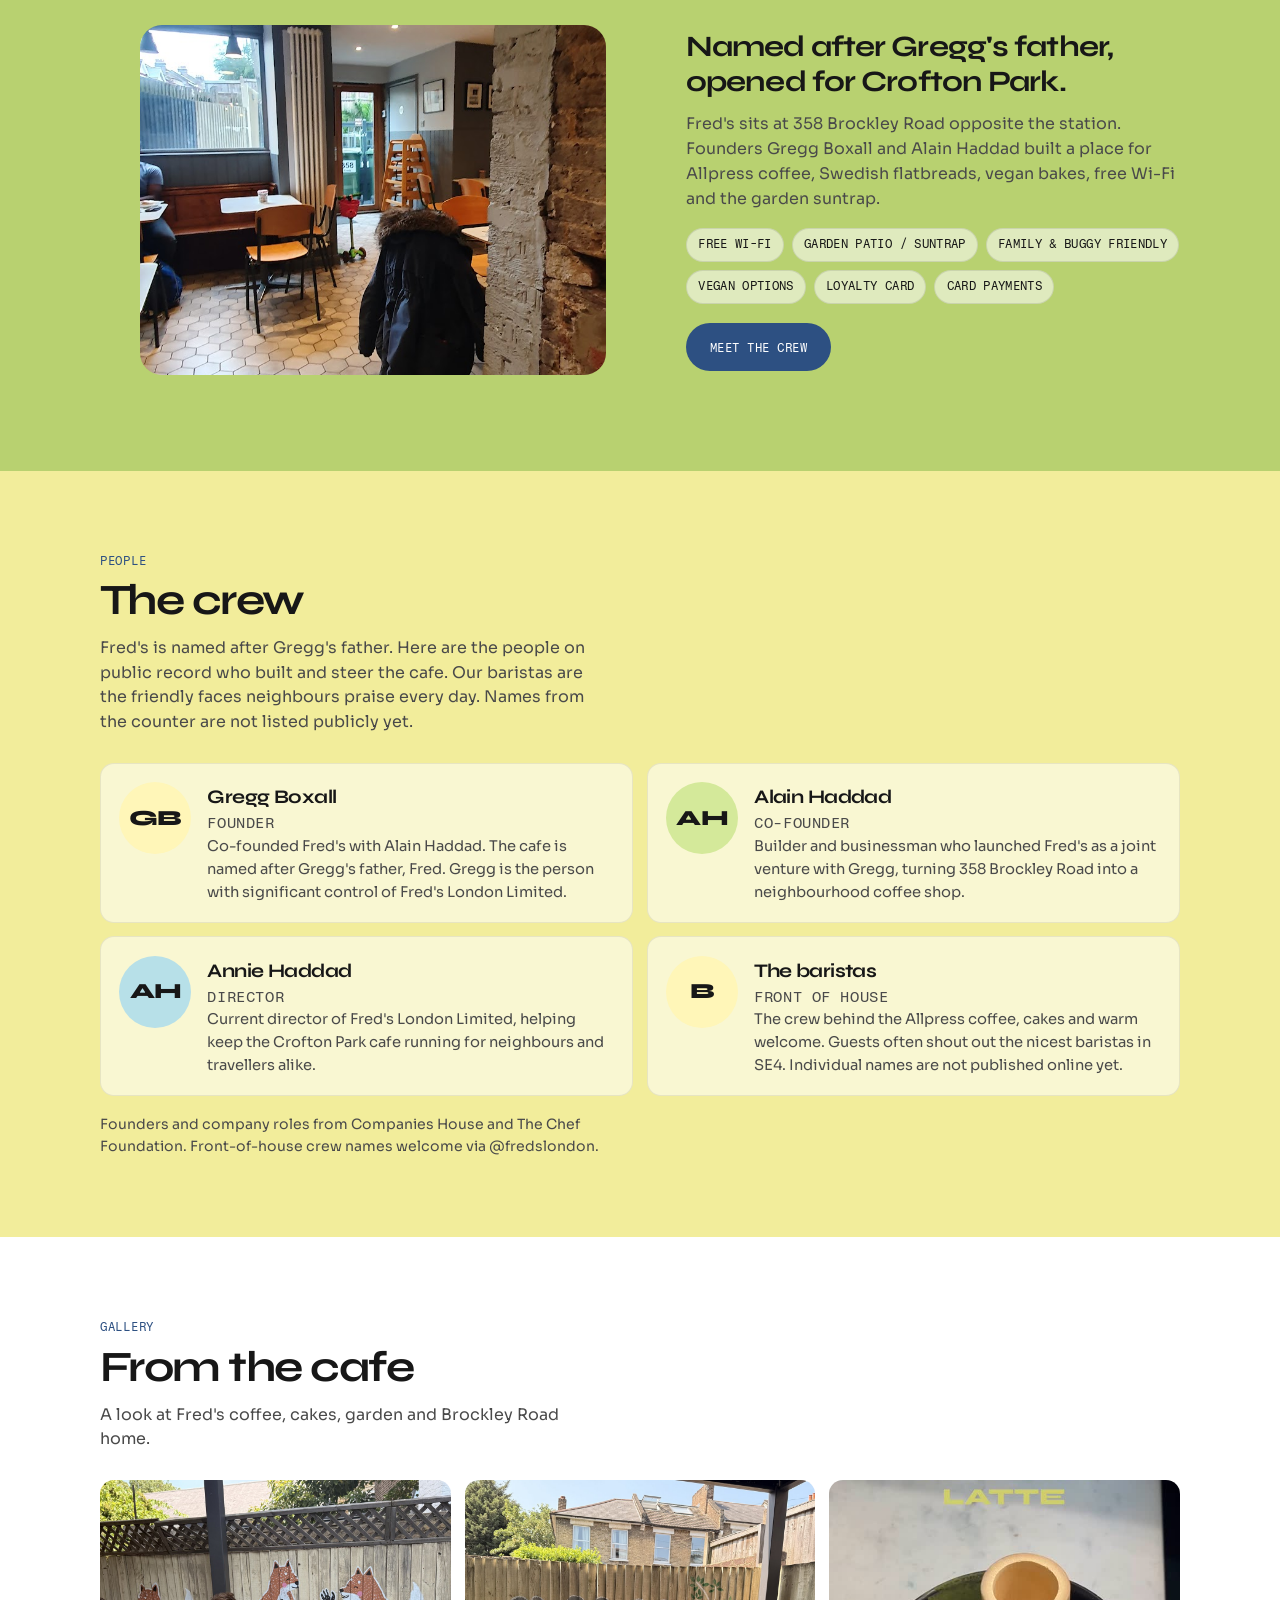
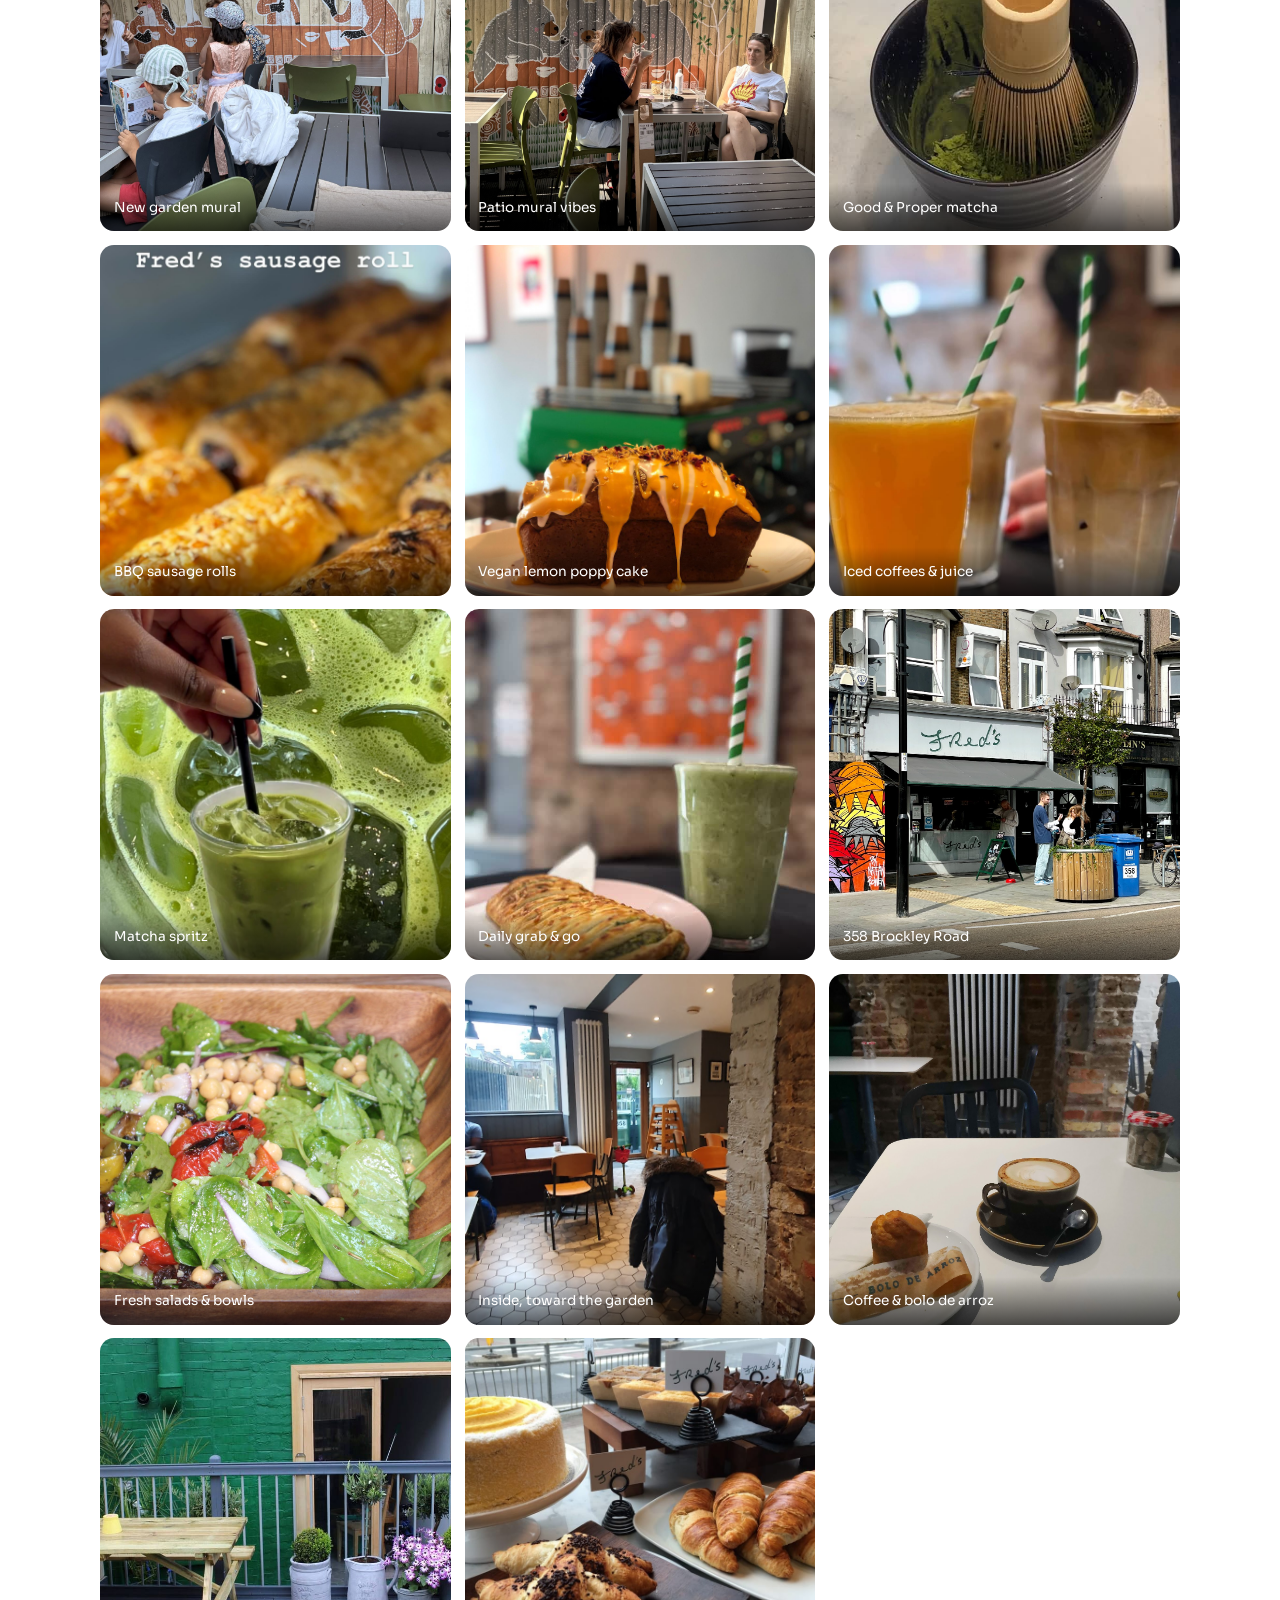
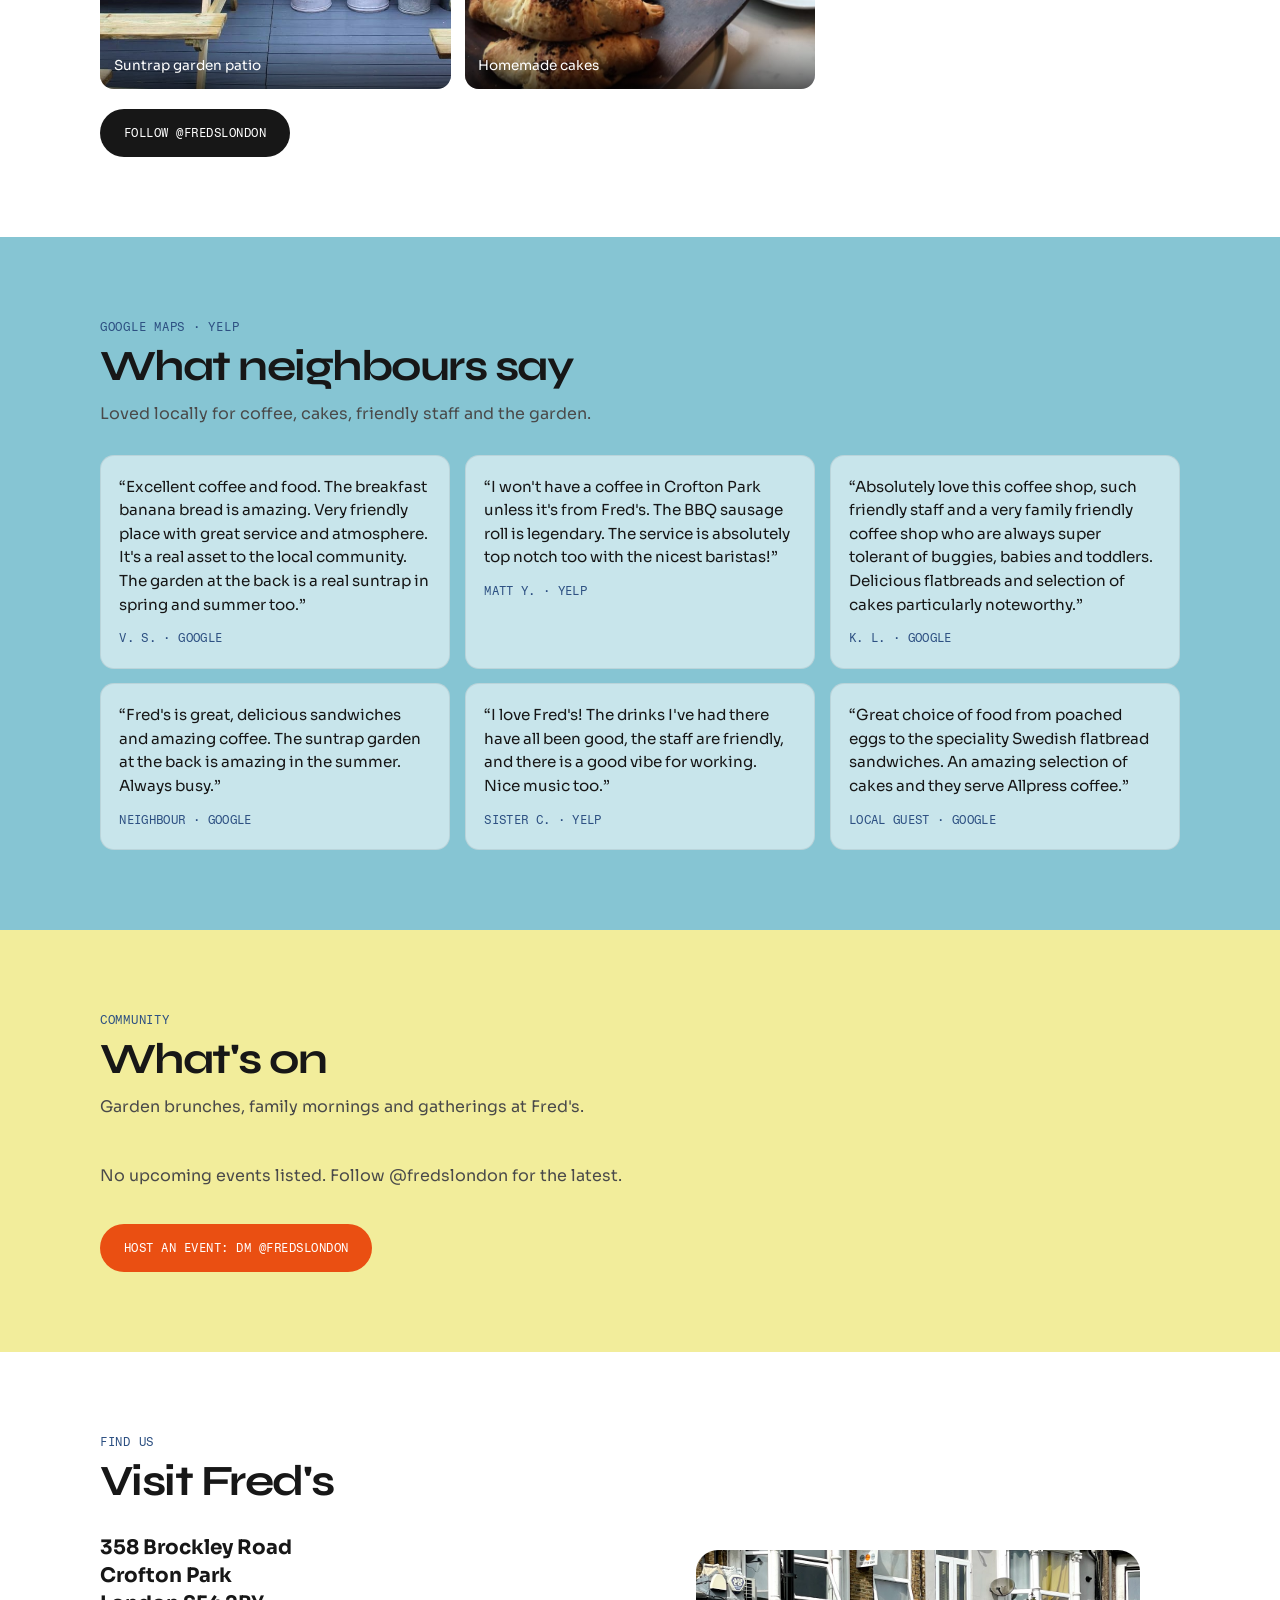
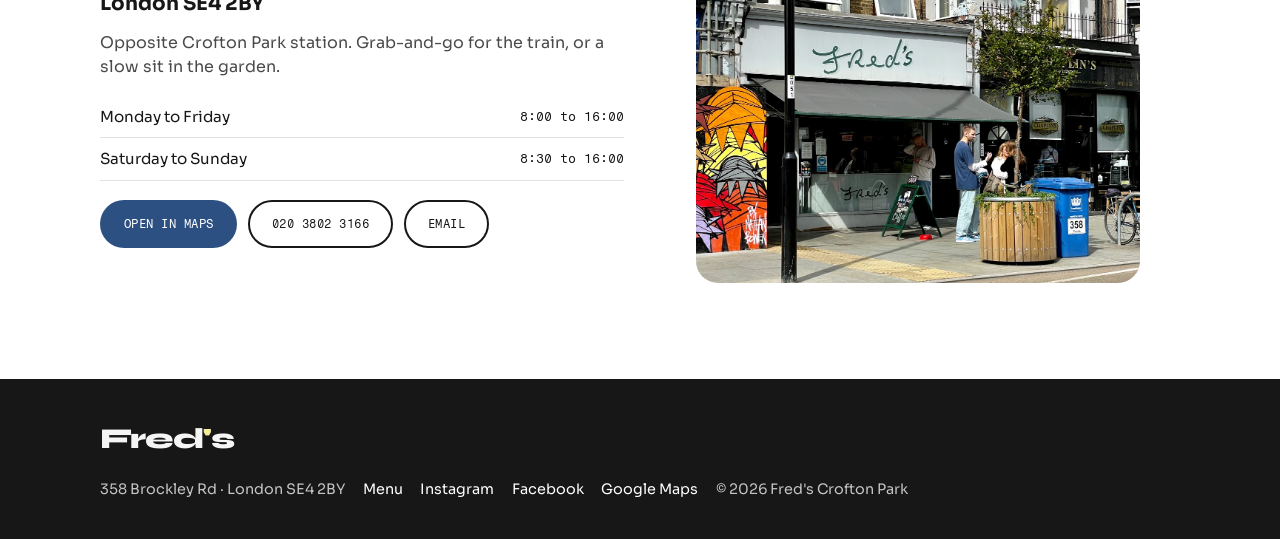
==== commit 4dfd9512: "Change announcement CTA to 看 event Point the garden mural popup primary button at the events section" ====
--- a/index.html
+++ b/index.html
@@ -216,7 +216,7 @@
         <h2 class="announce__title" id="announceTitle"></h2>
         <p class="announce__body" id="announceBody"></p>
         <div class="announce__actions">
-          <a class="btn btn--orange" id="announceCta" href="#visit">Come see it IRL</a>
+          <a class="btn btn--orange" id="announceCta" href="#events">看 event</a>
           <button class="btn btn--ghost announce__later" type="button" data-announce-close id="announceLater">Maybe later</button>
         </div>
       </div>
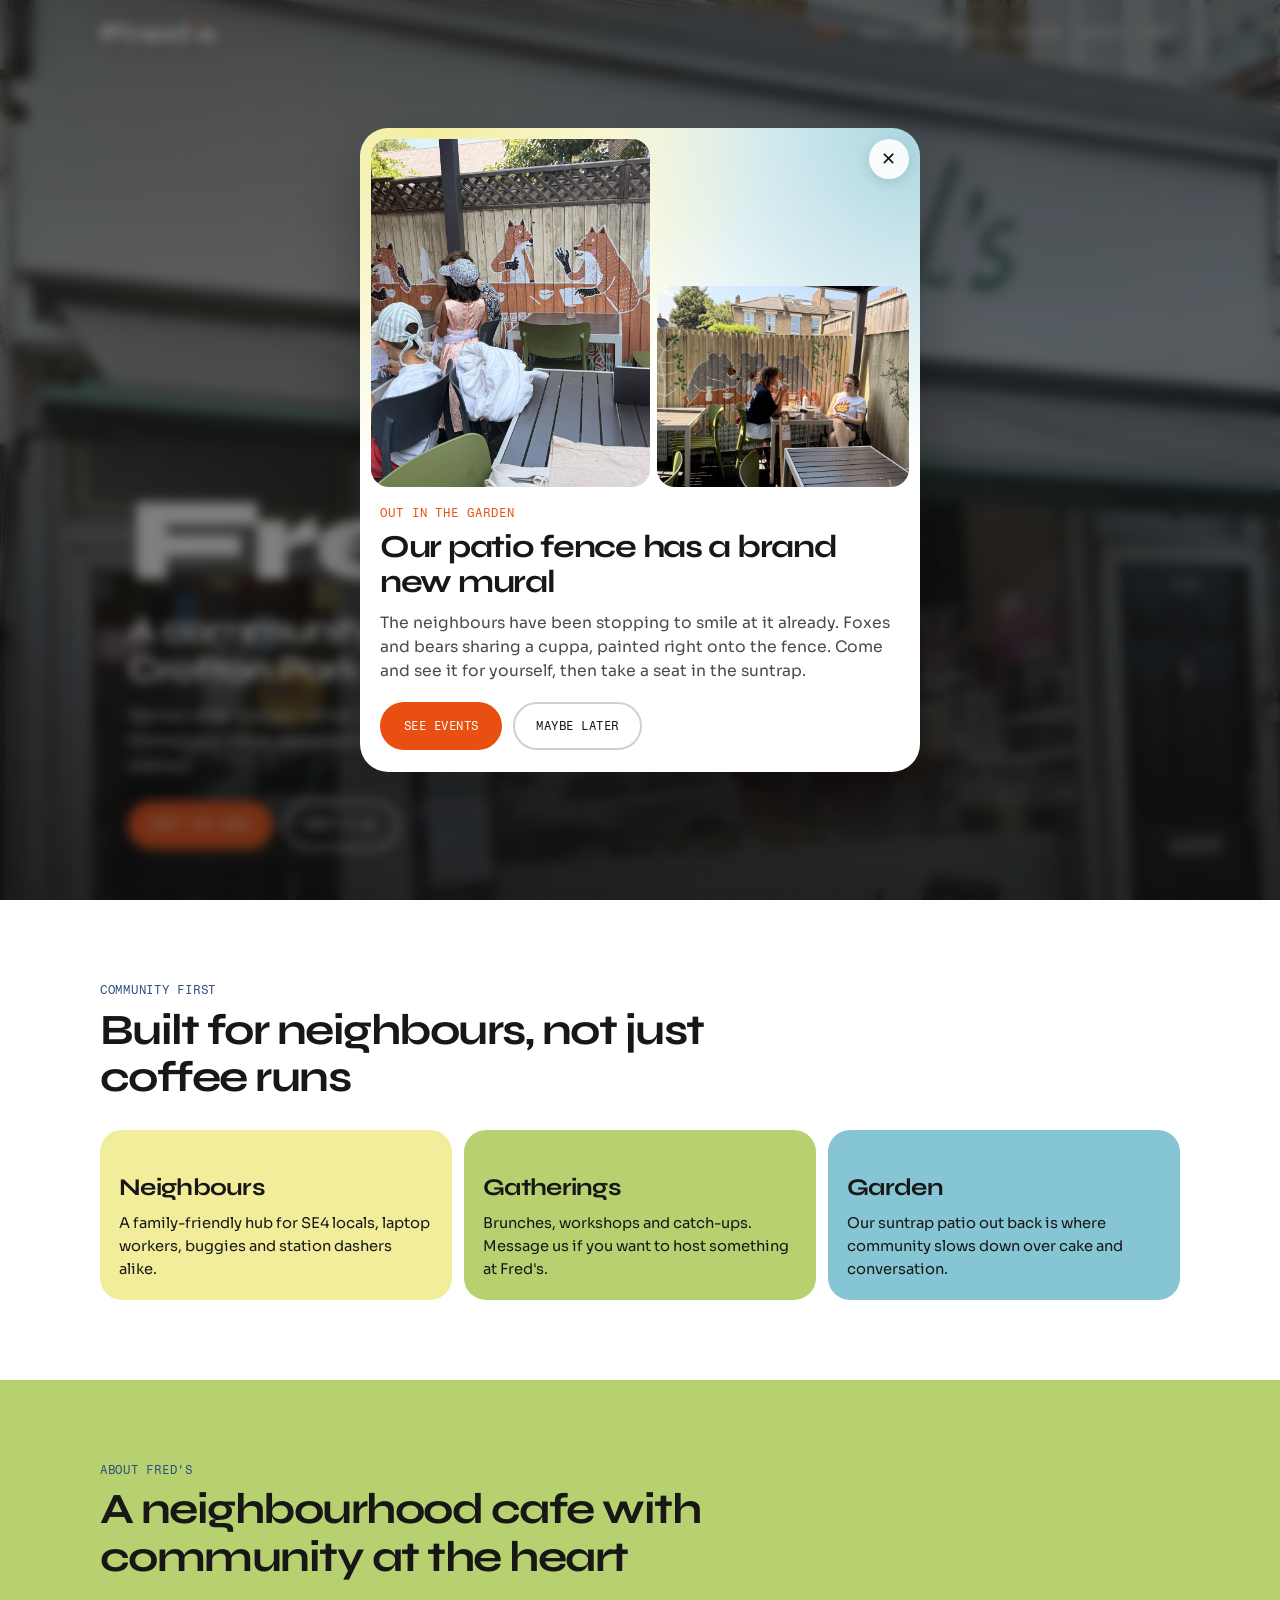
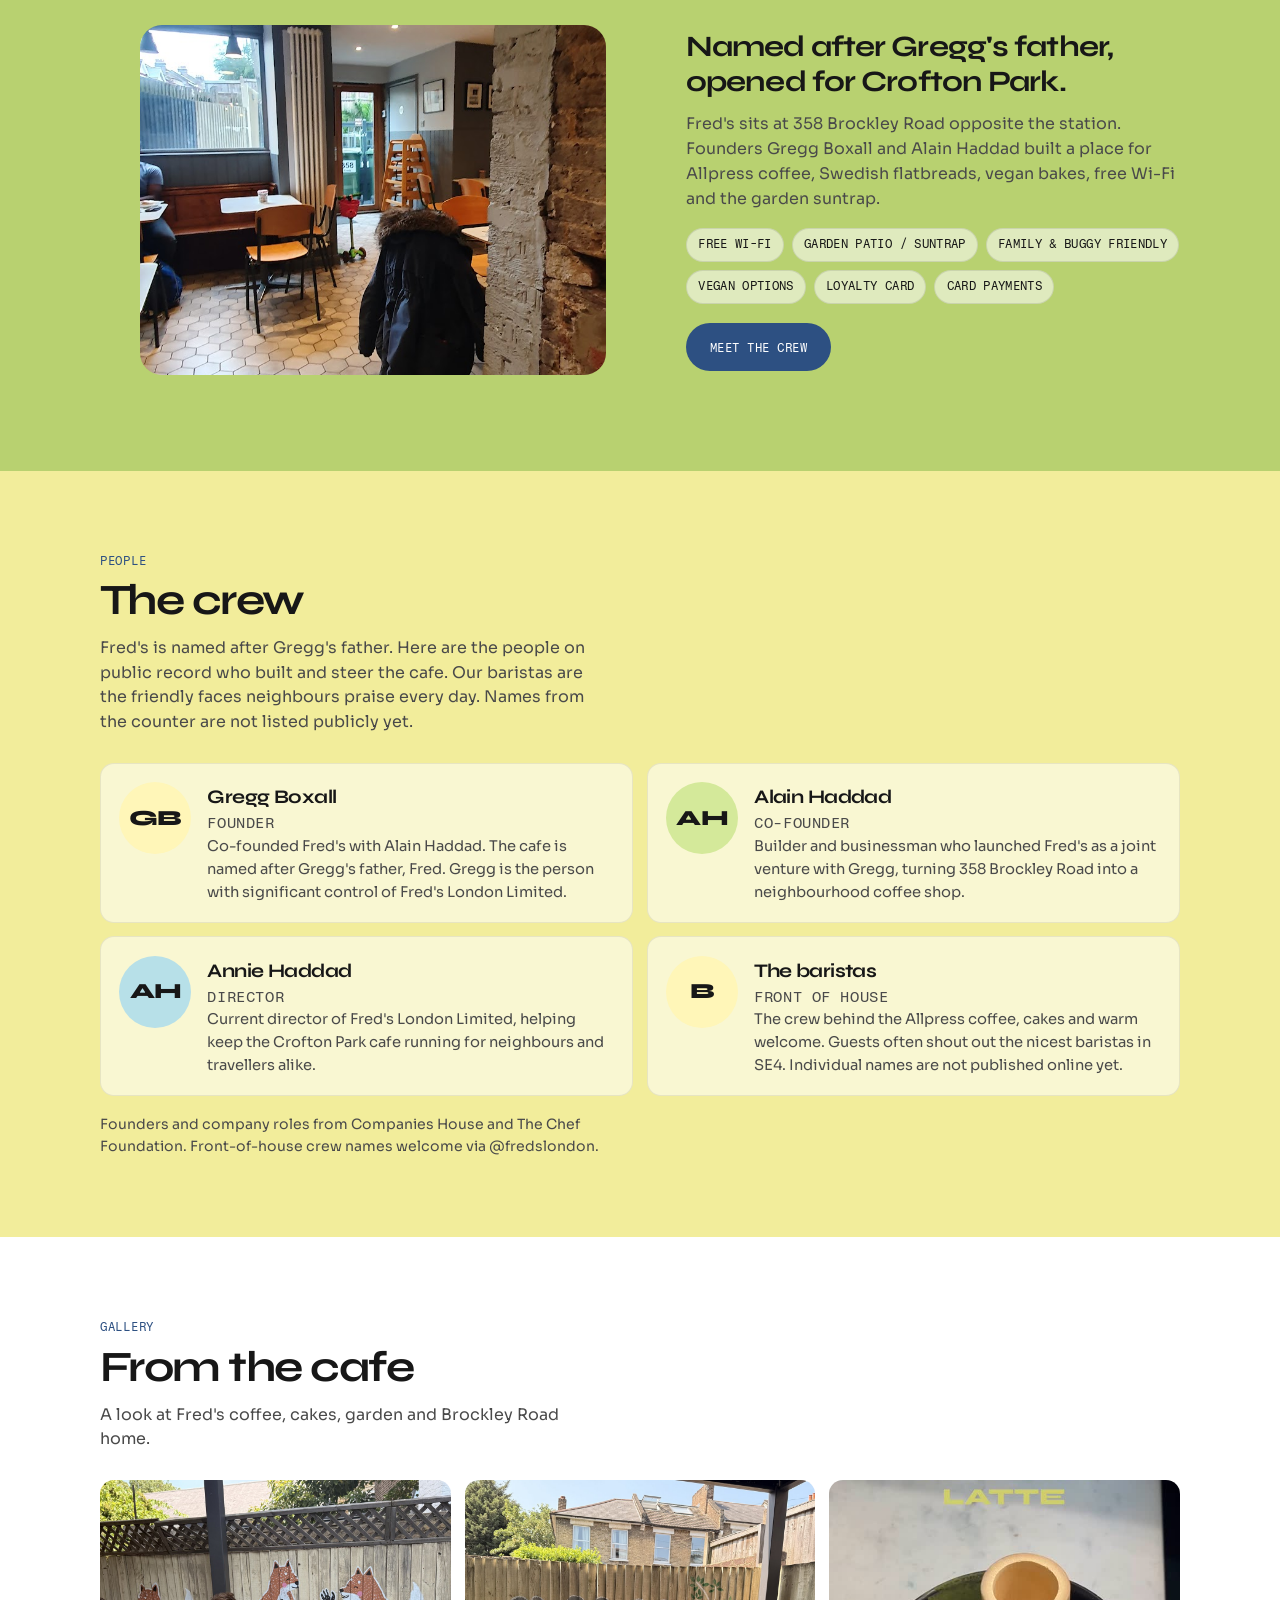
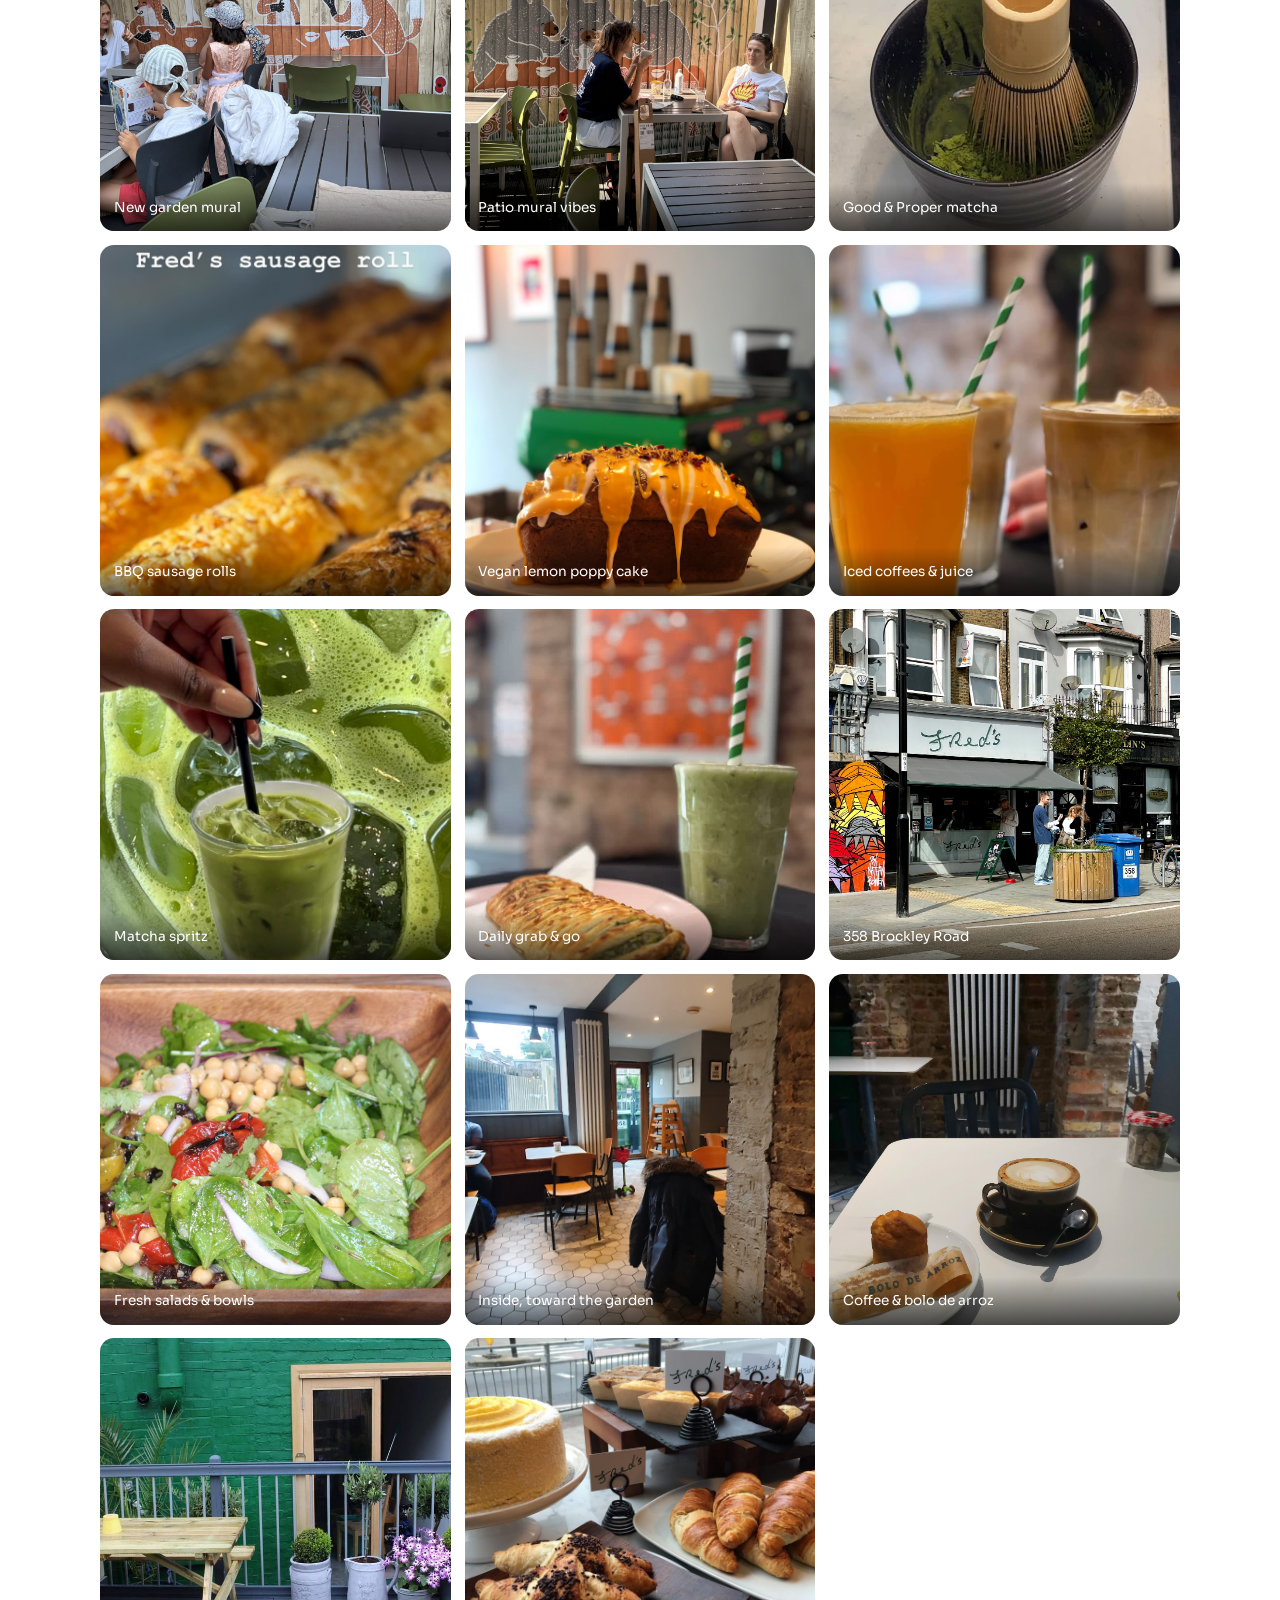
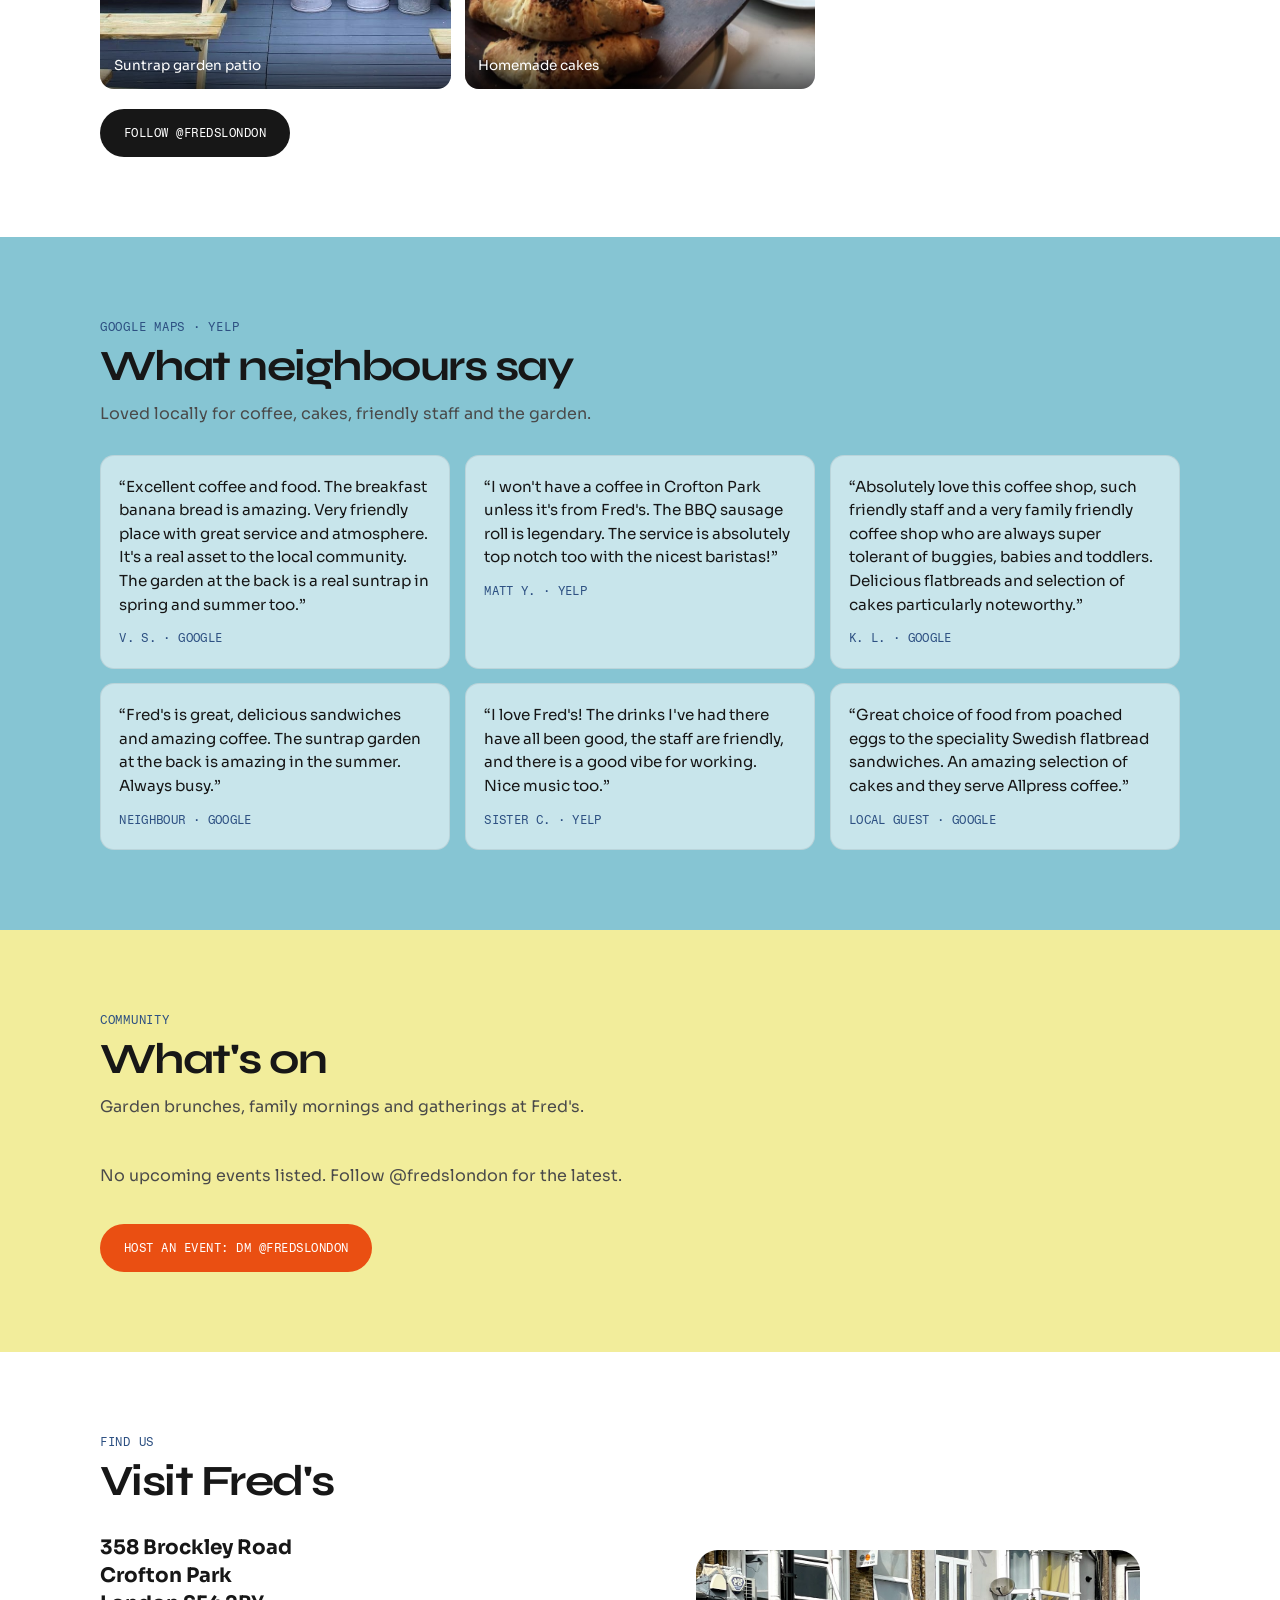
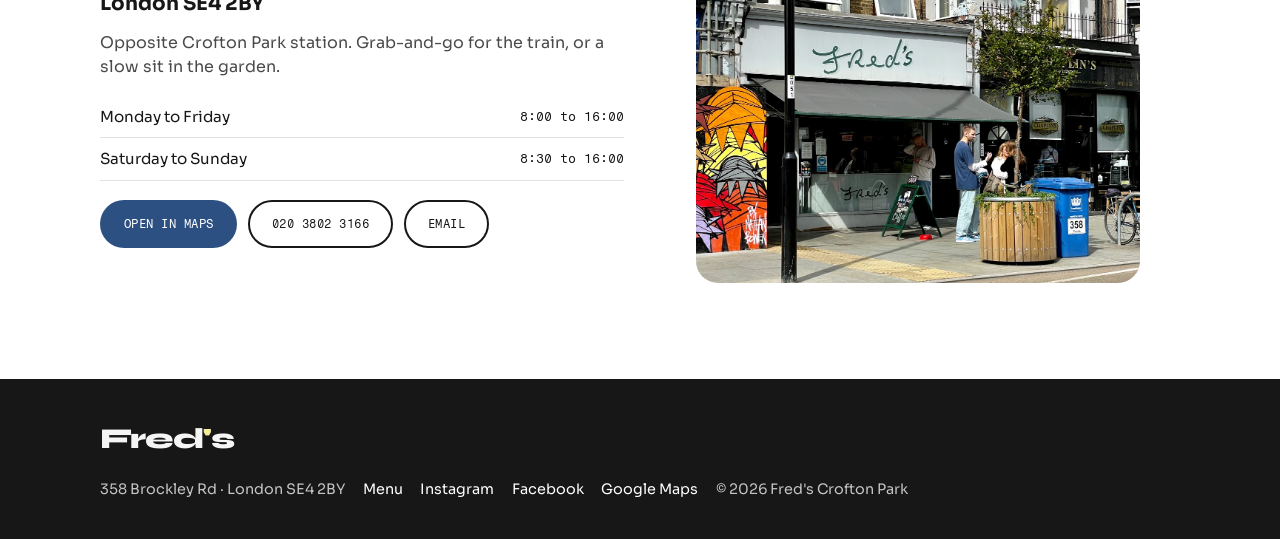
==== commit 2f85d3c0: "Rewrite announcement in British community English Replace the AI sounding Garden drop copy with warm" ====
--- a/index.html
+++ b/index.html
@@ -216,7 +216,7 @@
         <h2 class="announce__title" id="announceTitle"></h2>
         <p class="announce__body" id="announceBody"></p>
         <div class="announce__actions">
-          <a class="btn btn--orange" id="announceCta" href="#events">看 event</a>
+          <a class="btn btn--orange" id="announceCta" href="#events">See events</a>
           <button class="btn btn--ghost announce__later" type="button" data-announce-close id="announceLater">Maybe later</button>
         </div>
       </div>
